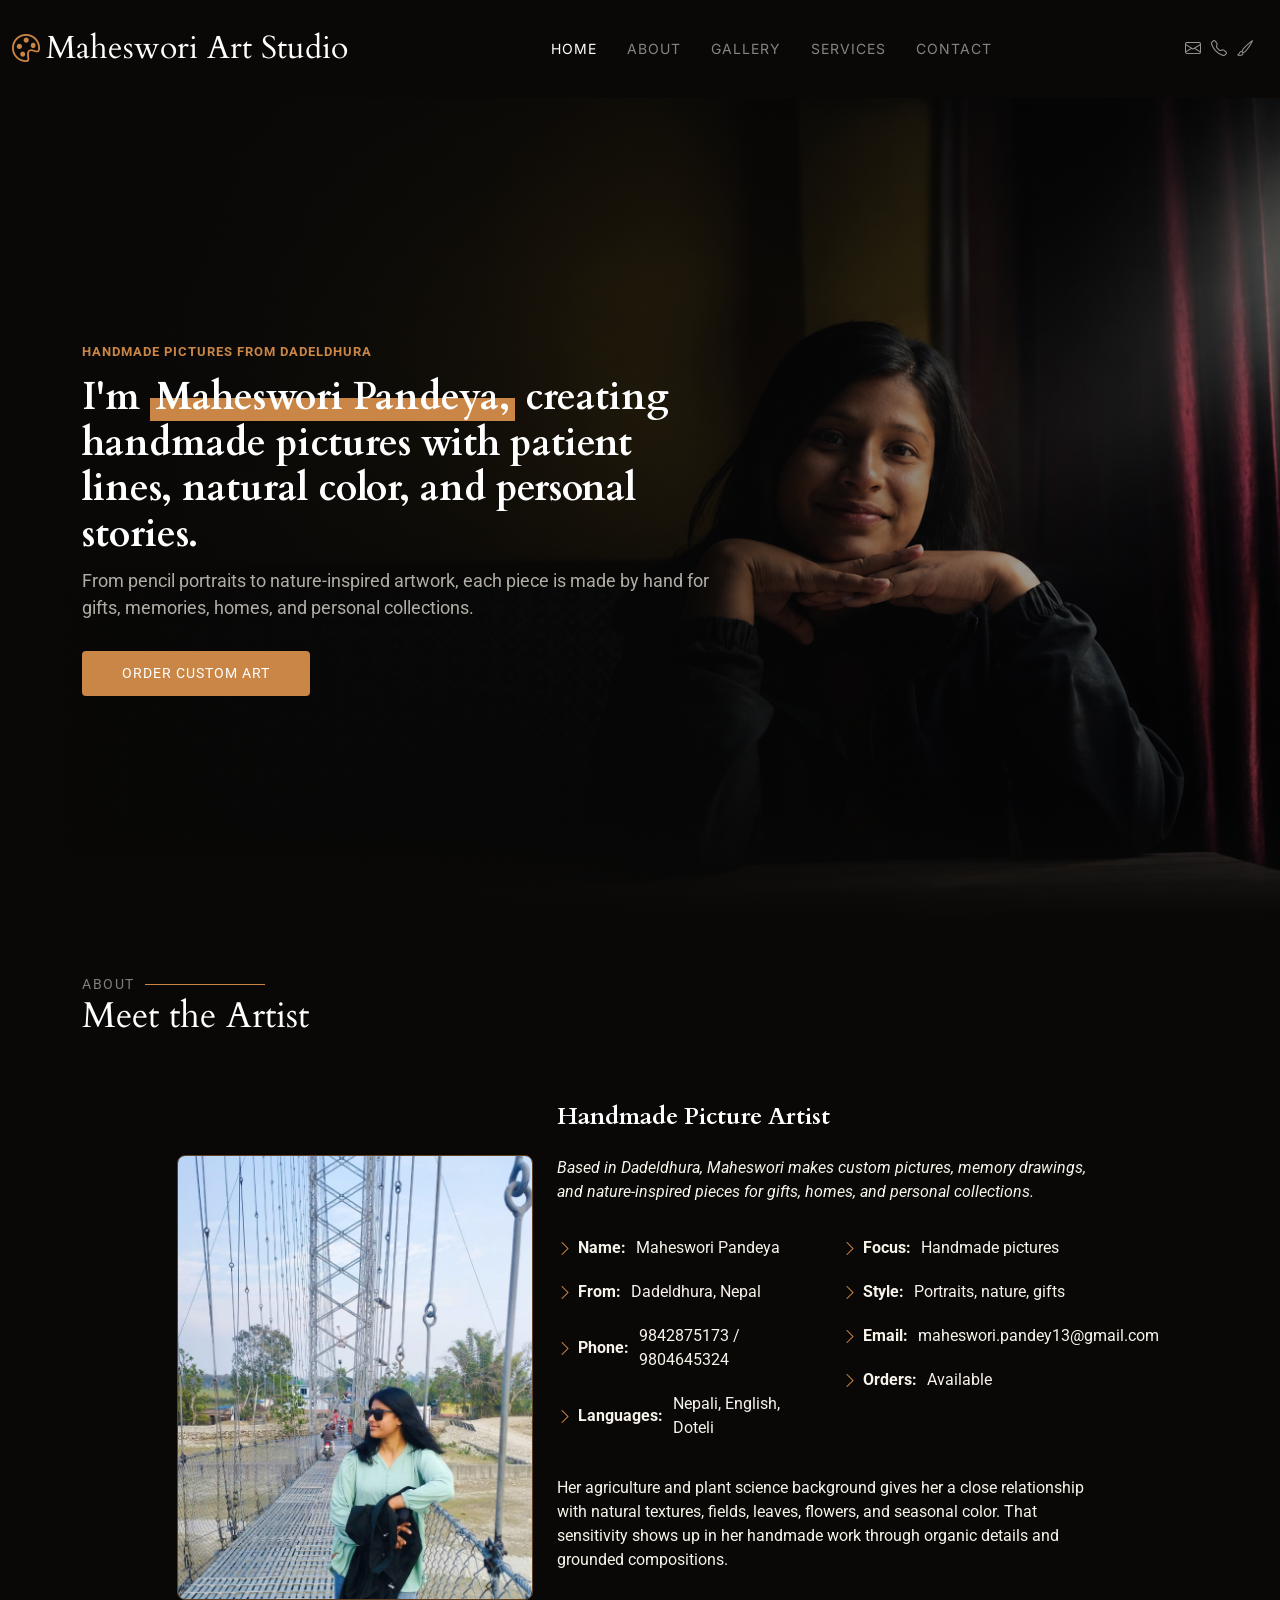
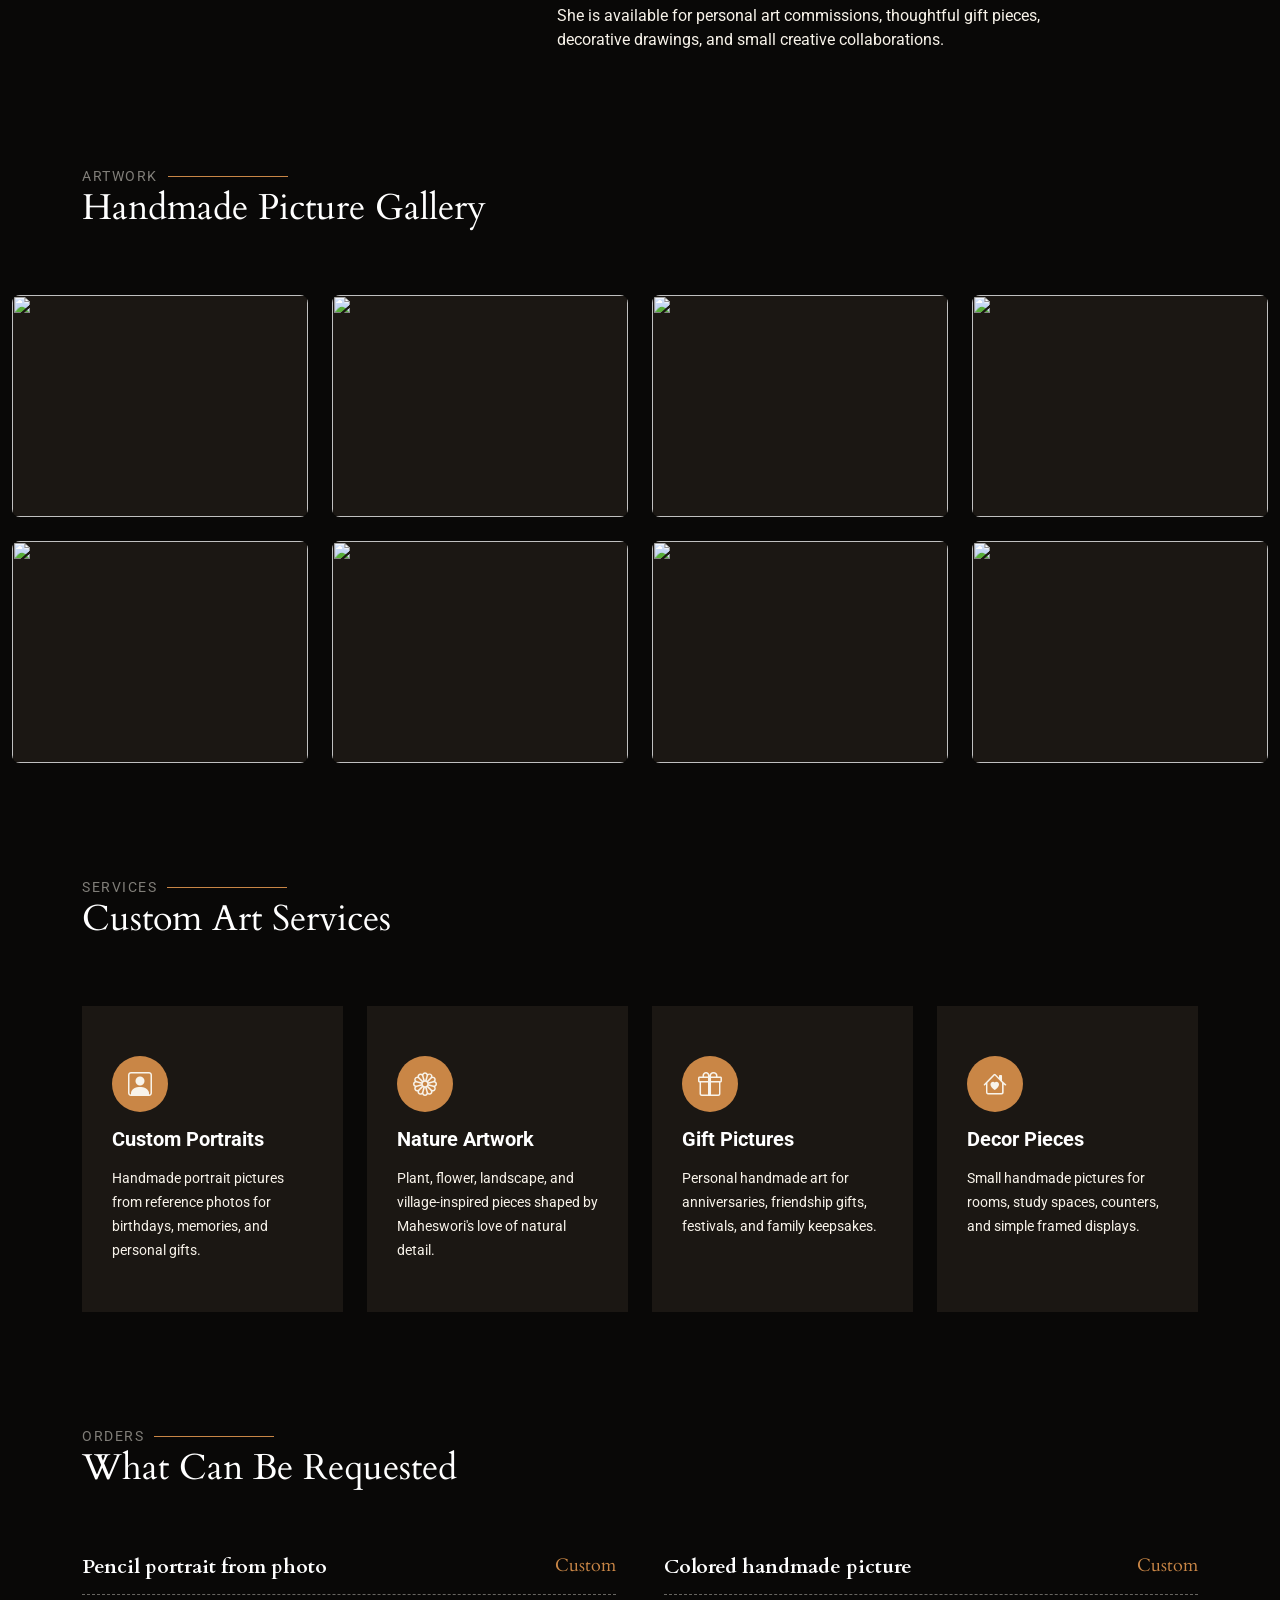
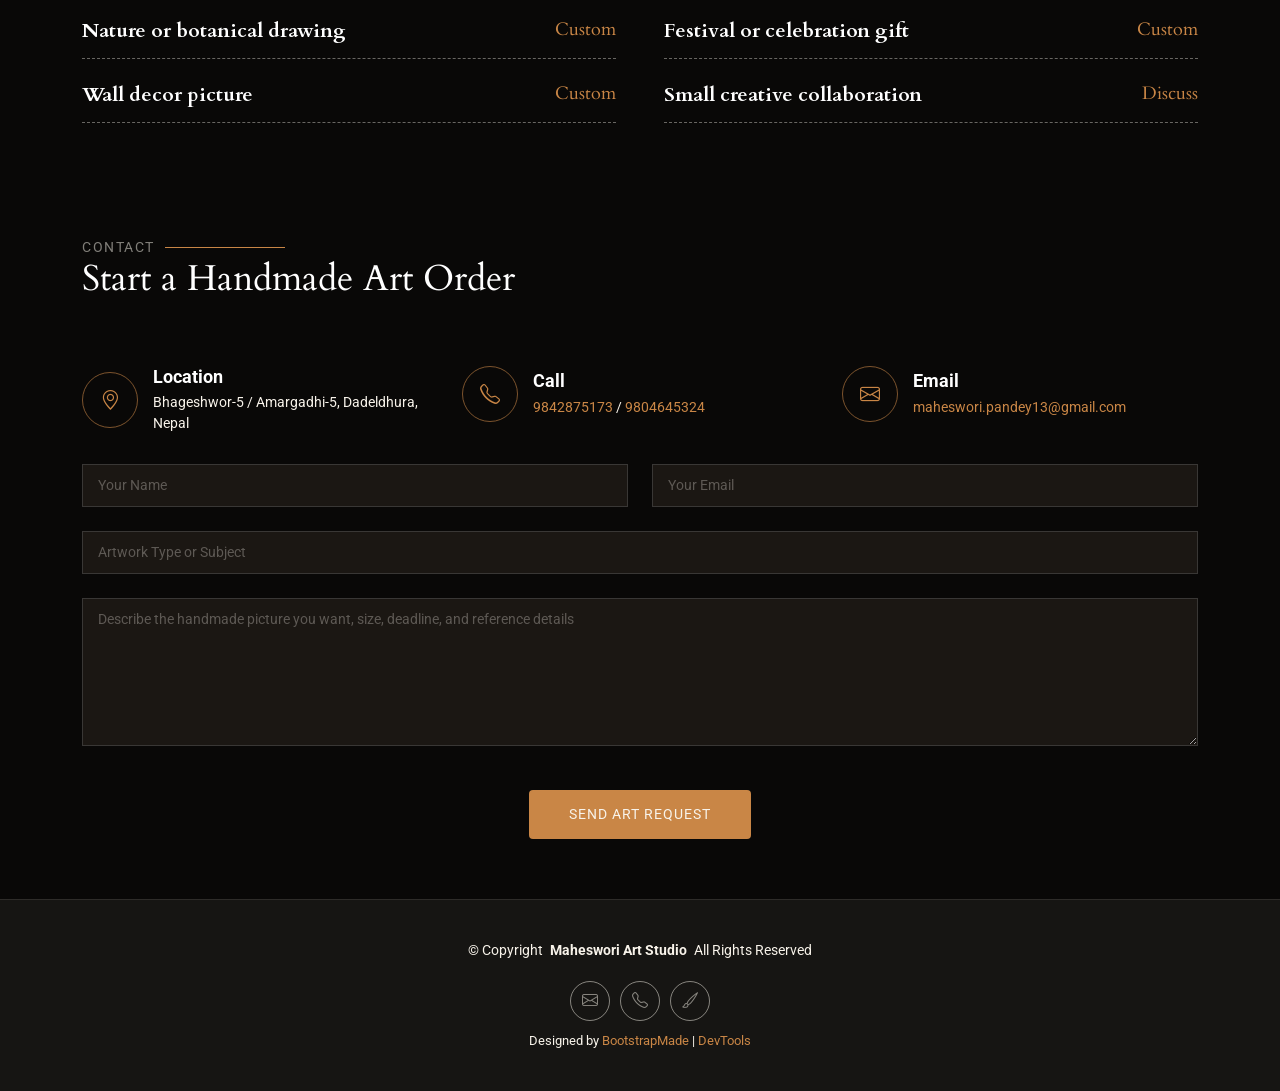
==== index.html @ f96f95ff "Publish Maheswori art portfolio" ====
<!DOCTYPE html>
<html lang="en">

<head>
  <meta charset="utf-8">
  <meta content="width=device-width, initial-scale=1.0" name="viewport">
  <title>Maheswori Art Studio - Handmade Pictures</title>
  <meta name="description" content="Handmade pictures, custom portraits, and nature-inspired artwork by Maheswori Pandeya.">
  <meta name="keywords" content="handmade art, custom portraits, Nepal artist, Maheswori Pandeya, drawing, paintings">

  <!-- Favicons -->
  <link href="assets/img/favicon.png" rel="icon">
  <link href="assets/img/apple-touch-icon.png" rel="apple-touch-icon">

  <!-- Fonts -->
  <link href="https://fonts.googleapis.com" rel="preconnect">
  <link href="https://fonts.gstatic.com" rel="preconnect" crossorigin>
  <link href="https://fonts.googleapis.com/css2?family=Roboto:ital,wght@0,100;0,300;0,400;0,500;0,700;0,900;1,100;1,300;1,400;1,500;1,700;1,900&family=Inter:wght@100;200;300;400;500;600;700;800;900&family=Cardo:ital,wght@0,400;0,700;1,400;1,700&display=swap" rel="stylesheet">

  <!-- Vendor CSS Files -->
  <link href="assets/vendor/bootstrap/css/bootstrap.min.css" rel="stylesheet">
  <link href="assets/vendor/bootstrap-icons/bootstrap-icons.css" rel="stylesheet">
  <link href="assets/vendor/aos/aos.css" rel="stylesheet">
  <link href="assets/vendor/glightbox/css/glightbox.min.css" rel="stylesheet">
  <link href="assets/vendor/swiper/swiper-bundle.min.css" rel="stylesheet">

  <!-- Main CSS File -->
  <link href="assets/css/main.css?v=art-studio-6" rel="stylesheet">

  <!-- =======================================================
  * Template Name: PhotoFolio
  * Template URL: https://bootstrapmade.com/photofolio-bootstrap-photography-website-template/
  * Updated: Aug 07 2024 with Bootstrap v5.3.3
  * Author: BootstrapMade.com
  * License: https://bootstrapmade.com/license/
  ======================================================== -->
</head>

<body class="index-page">

  <header id="header" class="header d-flex align-items-center sticky-top">
    <div class="container-fluid position-relative d-flex align-items-center justify-content-between">

      <a href="#hero" class="logo d-flex align-items-center me-auto me-xl-0">
        <!-- Uncomment the line below if you also wish to use an image logo -->
        <!-- <img src="assets/img/logo.png" alt=""> -->
        <i class="bi bi-palette"></i>
        <h1 class="sitename">Maheswori Art Studio</h1>
      </a>

      <nav id="navmenu" class="navmenu">
        <ul>
          <li><a href="#hero" class="active">Home<br></a></li>
          <li><a href="#about">About</a></li>
          <li><a href="#gallery">Gallery</a></li>
          <li><a href="#services">Services</a></li>
          <li><a href="#contact">Contact</a></li>
        </ul>
        <i class="mobile-nav-toggle d-xl-none bi bi-list"></i>
      </nav>

      <div class="header-social-links">
        <a href="mailto:maheswori.pandey13@gmail.com" class="email"><i class="bi bi-envelope"></i></a>
        <a href="tel:+9779842875173" class="phone"><i class="bi bi-telephone"></i></a>
        <a href="#gallery" class="gallery-link"><i class="bi bi-brush"></i></a>
      </div>

    </div>
  </header>

  <main class="main">

    <!-- Hero Section -->
    <section id="hero" class="hero section">

      <div class="container">
        <div class="row align-items-center">
          <div class="col-lg-7 text-lg-start text-center" data-aos="fade-up" data-aos-delay="100">
            <p class="eyebrow">Handmade pictures from Dadeldhura</p>
            <h2><span>I'm </span><span class="underlight">Maheswori Pandeya,</span> creating handmade pictures with patient lines, natural color, and personal stories.</h2>
            <p>From pencil portraits to nature-inspired artwork, each piece is made by hand for gifts, memories, homes, and personal collections.</p>
            <a href="#contact" class="btn-get-started">Order Custom Art</a>
          </div>
        </div>
      </div>

    </section><!-- /Hero Section -->

    <!-- About Section -->
    <section id="about" class="about section">

      <div class="container section-title" data-aos="fade-up">
        <h2>About</h2>
        <p>Meet the Artist</p>
      </div>

      <div class="container" data-aos="fade-up" data-aos-delay="100">

        <div class="row gy-4 justify-content-center align-items-center">
          <div class="col-lg-4">
            <img src="assets/img/maheswori-profile.jpg" class="img-fluid artist-about-img" alt="Maheswori Pandeya">
          </div>
          <div class="col-lg-6 content">
            <h2>Handmade Picture Artist</h2>
            <p class="fst-italic py-3">
              Based in Dadeldhura, Maheswori makes custom pictures, memory drawings, and nature-inspired pieces for gifts, homes, and personal collections.
            </p>
            <div class="row">
              <div class="col-lg-6">
                <ul>
                  <li><i class="bi bi-chevron-right"></i> <strong>Name:</strong> <span>Maheswori Pandeya</span></li>
                  <li><i class="bi bi-chevron-right"></i> <strong>From:</strong> <span>Dadeldhura, Nepal</span></li>
                  <li><i class="bi bi-chevron-right"></i> <strong>Phone:</strong> <span>9842875173 / 9804645324</span></li>
                  <li><i class="bi bi-chevron-right"></i> <strong>Languages:</strong> <span>Nepali, English, Doteli</span></li>
                </ul>
              </div>
              <div class="col-lg-6">
                <ul>
                  <li><i class="bi bi-chevron-right"></i> <strong>Focus:</strong> <span>Handmade pictures</span></li>
                  <li><i class="bi bi-chevron-right"></i> <strong>Style:</strong> <span>Portraits, nature, gifts</span></li>
                  <li><i class="bi bi-chevron-right"></i> <strong>Email:</strong> <span>maheswori.pandey13@gmail.com</span></li>
                  <li><i class="bi bi-chevron-right"></i> <strong>Orders:</strong> <span>Available</span></li>
                </ul>
              </div>
            </div>
            <p class="py-3">
              Her agriculture and plant science background gives her a close relationship with natural textures, fields, leaves, flowers, and seasonal color. That sensitivity shows up in her handmade work through organic details and grounded compositions.
            </p>
            <p class="m-0">
              She is available for personal art commissions, thoughtful gift pieces, decorative drawings, and small creative collaborations.
            </p>
          </div>
        </div>

      </div>

    </section><!-- /About Section -->

    <!-- Gallery Section -->
    <section id="gallery" class="gallery section">

      <div class="container section-title" data-aos="fade-up">
        <h2>Artwork</h2>
        <p>Handmade Picture Gallery</p>
      </div>

      <div class="container-fluid" data-aos="fade-up" data-aos-delay="100">

        <div class="row gy-4 justify-content-center">

          <div class="col-xl-3 col-lg-4 col-md-6">
            <div class="gallery-item h-100">
              <img src="assets/img/gallery/gallery-1.jpg" class="img-fluid" alt="">
              <div class="gallery-links d-flex align-items-center justify-content-center">
                <a href="assets/img/gallery/gallery-1.jpg" title="Portrait Study" class="glightbox preview-link"><i class="bi bi-arrows-angle-expand"></i></a>
                <a href="#contact" class="details-link"><i class="bi bi-link-45deg"></i></a>
              </div>
            </div>
          </div><!-- End Gallery Item -->

          <div class="col-xl-3 col-lg-4 col-md-6">
            <div class="gallery-item h-100">
              <img src="assets/img/gallery/gallery-2.jpg" class="img-fluid" alt="">
              <div class="gallery-links d-flex align-items-center justify-content-center">
                <a href="assets/img/gallery/gallery-2.jpg" title="Nature-Inspired Piece" class="glightbox preview-link"><i class="bi bi-arrows-angle-expand"></i></a>
                <a href="#contact" class="details-link"><i class="bi bi-link-45deg"></i></a>
              </div>
            </div>
          </div><!-- End Gallery Item -->

          <div class="col-xl-3 col-lg-4 col-md-6">
            <div class="gallery-item h-100">
              <img src="assets/img/gallery/gallery-3.jpg" class="img-fluid" alt="">
              <div class="gallery-links d-flex align-items-center justify-content-center">
                <a href="assets/img/gallery/gallery-3.jpg" title="Memory Drawing" class="glightbox preview-link"><i class="bi bi-arrows-angle-expand"></i></a>
                <a href="#contact" class="details-link"><i class="bi bi-link-45deg"></i></a>
              </div>
            </div>
          </div><!-- End Gallery Item -->

          <div class="col-xl-3 col-lg-4 col-md-6">
            <div class="gallery-item h-100">
              <img src="assets/img/gallery/gallery-4.jpg" class="img-fluid" alt="">
              <div class="gallery-links d-flex align-items-center justify-content-center">
                <a href="assets/img/gallery/gallery-4.jpg" title="Decorative Handmade Art" class="glightbox preview-link"><i class="bi bi-arrows-angle-expand"></i></a>
                <a href="#contact" class="details-link"><i class="bi bi-link-45deg"></i></a>
              </div>
            </div>
          </div><!-- End Gallery Item -->

          <div class="col-xl-3 col-lg-4 col-md-6">
            <div class="gallery-item h-100">
              <img src="assets/img/gallery/gallery-5.jpg" class="img-fluid" alt="">
              <div class="gallery-links d-flex align-items-center justify-content-center">
                <a href="assets/img/gallery/gallery-5.jpg" title="Custom Gift Artwork" class="glightbox preview-link"><i class="bi bi-arrows-angle-expand"></i></a>
                <a href="#contact" class="details-link"><i class="bi bi-link-45deg"></i></a>
              </div>
            </div>
          </div><!-- End Gallery Item -->

          <div class="col-xl-3 col-lg-4 col-md-6">
            <div class="gallery-item h-100">
              <img src="assets/img/gallery/gallery-6.jpg" class="img-fluid" alt="">
              <div class="gallery-links d-flex align-items-center justify-content-center">
                <a href="assets/img/gallery/gallery-6.jpg" title="Botanical Detail" class="glightbox preview-link"><i class="bi bi-arrows-angle-expand"></i></a>
                <a href="#contact" class="details-link"><i class="bi bi-link-45deg"></i></a>
              </div>
            </div>
          </div><!-- End Gallery Item -->

          <div class="col-xl-3 col-lg-4 col-md-6">
            <div class="gallery-item h-100">
              <img src="assets/img/gallery/gallery-7.jpg" class="img-fluid" alt="">
              <div class="gallery-links d-flex align-items-center justify-content-center">
                <a href="assets/img/gallery/gallery-7.jpg" title="Festival Color Study" class="glightbox preview-link"><i class="bi bi-arrows-angle-expand"></i></a>
                <a href="#contact" class="details-link"><i class="bi bi-link-45deg"></i></a>
              </div>
            </div>
          </div><!-- End Gallery Item -->

          <div class="col-xl-3 col-lg-4 col-md-6">
            <div class="gallery-item h-100">
              <img src="assets/img/gallery/gallery-8-2.jpg" class="img-fluid" alt="">
              <div class="gallery-links d-flex align-items-center justify-content-center">
                <a href="assets/img/gallery/gallery-8-2.jpg" title="Personal Keepsake Art" class="glightbox preview-link"><i class="bi bi-arrows-angle-expand"></i></a>
                <a href="#contact" class="details-link"><i class="bi bi-link-45deg"></i></a>
              </div>
            </div>
          </div><!-- End Gallery Item -->

        </div>

      </div>

    </section><!-- /Gallery Section -->

    <!-- Services Section -->
    <section id="services" class="services section">

      <div class="container section-title" data-aos="fade-up">
        <h2>Services</h2>
        <p>Custom Art Services</p>
      </div>

      <div class="container">

        <div class="row gy-4">

          <div class="col-xl-3 col-md-6 d-flex" data-aos="fade-up" data-aos-delay="100">
            <div class="service-item position-relative">
              <div class="icon"><i class="bi bi-person-square icon"></i></div>
              <h4><a href="#contact" class="stretched-link">Custom Portraits</a></h4>
              <p>Handmade portrait pictures from reference photos for birthdays, memories, and personal gifts.</p>
            </div>
          </div><!-- End Service Item -->

          <div class="col-xl-3 col-md-6 d-flex" data-aos="fade-up" data-aos-delay="200">
            <div class="service-item position-relative">
              <div class="icon"><i class="bi bi-flower1 icon"></i></div>
              <h4><a href="#contact" class="stretched-link">Nature Artwork</a></h4>
              <p>Plant, flower, landscape, and village-inspired pieces shaped by Maheswori's love of natural detail.</p>
            </div>
          </div><!-- End Service Item -->

          <div class="col-xl-3 col-md-6 d-flex" data-aos="fade-up" data-aos-delay="300">
            <div class="service-item position-relative">
              <div class="icon"><i class="bi bi-gift icon"></i></div>
              <h4><a href="#contact" class="stretched-link">Gift Pictures</a></h4>
              <p>Personal handmade art for anniversaries, friendship gifts, festivals, and family keepsakes.</p>
            </div>
          </div><!-- End Service Item -->

          <div class="col-xl-3 col-md-6 d-flex" data-aos="fade-up" data-aos-delay="400">
            <div class="service-item position-relative">
              <div class="icon"><i class="bi bi-house-heart icon"></i></div>
              <h4><a href="#contact" class="stretched-link">Decor Pieces</a></h4>
              <p>Small handmade pictures for rooms, study spaces, counters, and simple framed displays.</p>
            </div>
          </div><!-- End Service Item -->

        </div>

      </div>

    </section><!-- /Services Section -->

    <!-- Orders Section -->
    <section id="orders" class="pricing section">

      <div class="container section-title" data-aos="fade-up">
        <h2>Orders</h2>
        <p>What Can Be Requested</p>
      </div>

      <div class="container" data-aos="fade-up" data-aos-delay="100">

        <div class="row gy-4 gx-lg-5">

          <div class="col-lg-6">
            <div class="pricing-item d-flex justify-content-between">
              <h3>Pencil portrait from photo</h3>
              <h4>Custom</h4>
            </div>
          </div>

          <div class="col-lg-6">
            <div class="pricing-item d-flex justify-content-between">
              <h3>Colored handmade picture</h3>
              <h4>Custom</h4>
            </div>
          </div>

          <div class="col-lg-6">
            <div class="pricing-item d-flex justify-content-between">
              <h3>Nature or botanical drawing</h3>
              <h4>Custom</h4>
            </div>
          </div>

          <div class="col-lg-6">
            <div class="pricing-item d-flex justify-content-between">
              <h3>Festival or celebration gift</h3>
              <h4>Custom</h4>
            </div>
          </div>

          <div class="col-lg-6">
            <div class="pricing-item d-flex justify-content-between">
              <h3>Wall decor picture</h3>
              <h4>Custom</h4>
            </div>
          </div>

          <div class="col-lg-6">
            <div class="pricing-item d-flex justify-content-between">
              <h3>Small creative collaboration</h3>
              <h4>Discuss</h4>
            </div>
          </div>

        </div>

      </div>

    </section><!-- /Orders Section -->

    <!-- Contact Section -->
    <section id="contact" class="contact section">

      <div class="container section-title" data-aos="fade-up">
        <h2>Contact</h2>
        <p>Start a Handmade Art Order</p>
      </div>

      <div class="container" data-aos="fade-up" data-aos-delay="100">

        <div class="info-wrap" data-aos="fade-up" data-aos-delay="200">
          <div class="row gy-5">

            <div class="col-lg-4">
              <div class="info-item d-flex align-items-center">
                <i class="bi bi-geo-alt flex-shrink-0"></i>
                <div>
                  <h3>Location</h3>
                  <p>Bhageshwor-5 / Amargadhi-5, Dadeldhura, Nepal</p>
                </div>
              </div>
            </div>

            <div class="col-lg-4">
              <div class="info-item d-flex align-items-center">
                <i class="bi bi-telephone flex-shrink-0"></i>
                <div>
                  <h3>Call</h3>
                  <p><a href="tel:+9779842875173">9842875173</a> / <a href="tel:+9779804645324">9804645324</a></p>
                </div>
              </div>
            </div>

            <div class="col-lg-4">
              <div class="info-item d-flex align-items-center">
                <i class="bi bi-envelope flex-shrink-0"></i>
                <div>
                  <h3>Email</h3>
                  <p><a href="mailto:maheswori.pandey13@gmail.com">maheswori.pandey13@gmail.com</a></p>
                </div>
              </div>
            </div>

          </div>
        </div>

        <form action="forms/contact.php" method="post" class="php-email-form" data-aos="fade-up" data-aos-delay="300">
          <div class="row gy-4">

            <div class="col-md-6">
              <input type="text" name="name" class="form-control" placeholder="Your Name" required="">
            </div>

            <div class="col-md-6">
              <input type="email" class="form-control" name="email" placeholder="Your Email" required="">
            </div>

            <div class="col-md-12">
              <input type="text" class="form-control" name="subject" placeholder="Artwork Type or Subject" required="">
            </div>

            <div class="col-md-12">
              <textarea class="form-control" name="message" rows="6" placeholder="Describe the handmade picture you want, size, deadline, and reference details" required=""></textarea>
            </div>

            <div class="col-md-12 text-center">
              <div class="loading">Loading</div>
              <div class="error-message"></div>
              <div class="sent-message">Your message has been sent. Thank you!</div>

              <button type="submit">Send Art Request</button>
            </div>

          </div>
        </form>

      </div>

    </section><!-- /Contact Section -->

  </main>

  <footer id="footer" class="footer">

    <div class="container">
      <div class="copyright text-center ">
        <p>© <span>Copyright</span> <strong class="px-1 sitename">Maheswori Art Studio</strong> <span>All Rights Reserved</span></p>
      </div>
      <div class="social-links d-flex justify-content-center">
        <a href="mailto:maheswori.pandey13@gmail.com"><i class="bi bi-envelope"></i></a>
        <a href="tel:+9779842875173"><i class="bi bi-telephone"></i></a>
        <a href="#gallery"><i class="bi bi-brush"></i></a>
      </div>
      <div class="credits">
        <!-- All the links in the footer should remain intact. -->
        <!-- You can delete the links only if you've purchased the pro version. -->
        <!-- Licensing information: https://bootstrapmade.com/license/ -->
        <!-- Purchase the pro version with working PHP/AJAX contact form: [buy-url] -->
        Designed by <a href="https://bootstrapmade.com/">BootstrapMade</a> | <a href="https://bootstrapmade.com/tools/">DevTools</a>
      </div>
    </div>

  </footer>

  <!-- Scroll Top -->
  <a href="#" id="scroll-top" class="scroll-top d-flex align-items-center justify-content-center"><i class="bi bi-arrow-up-short"></i></a>

  <!-- Preloader -->
  <div id="preloader">
    <div class="line"></div>
  </div>

  <!-- Vendor JS Files -->
  <script src="assets/vendor/bootstrap/js/bootstrap.bundle.min.js"></script>
  <script src="assets/vendor/php-email-form/validate.js"></script>
  <script src="assets/vendor/aos/aos.js"></script>
  <script src="assets/vendor/glightbox/js/glightbox.min.js"></script>
  <script src="assets/vendor/swiper/swiper-bundle.min.js"></script>

  <!-- Main JS File -->
  <script src="assets/js/main.js?v=art-studio-6"></script>

</body>

</html>
---- assets/css/main.css ----
/**
* Template Name: PhotoFolio
* Template URL: https://bootstrapmade.com/photofolio-bootstrap-photography-website-template/
* Updated: Aug 07 2024 with Bootstrap v5.3.3
* Author: BootstrapMade.com
* License: https://bootstrapmade.com/license/
*/

/*--------------------------------------------------------------
# Font & Color Variables
# Help: https://bootstrapmade.com/color-system/
--------------------------------------------------------------*/
/* Fonts */
:root {
  --default-font: "Roboto",  system-ui, -apple-system, "Segoe UI", Roboto, "Helvetica Neue", Arial, "Noto Sans", "Liberation Sans", sans-serif, "Apple Color Emoji", "Segoe UI Emoji", "Segoe UI Symbol", "Noto Color Emoji";
  --heading-font: "Cardo",  sans-serif;
  --nav-font: "Inter",  sans-serif;
}

/* Global Colors - The following color variables are used throughout the website. Updating them here will change the color scheme of the entire website */
:root { 
  --background-color: #090807; /* Background color for the entire website, including individual sections */
  --default-color: #f8f3ea; /* Default color used for the majority of the text content across the entire website */
  --heading-color: #ffffff; /* Color for headings, subheadings and title throughout the website */
  --accent-color: #c98646; /* Accent color that represents your brand on the website. It's used for buttons, links, and other elements that need to stand out */
  --surface-color: #1b1713; /* The surface color is used as a background of boxed elements within sections, such as cards, icon boxes, or other elements that require a visual separation from the global background. */
  --contrast-color: #ffffff; /* Contrast color for text, ensuring readability against backgrounds of accent, heading, or default colors. */
}

/* Nav Menu Colors - The following color variables are used specifically for the navigation menu. They are separate from the global colors to allow for more customization options */
:root {
  --nav-color: rgba(255, 255, 255, 0.5);  /* The default color of the main navmenu links */
  --nav-hover-color: #ffffff; /* Applied to main navmenu links when they are hovered over or active */
  --nav-mobile-background-color: #1b1713; /* Used as the background color for mobile navigation menu */
  --nav-dropdown-background-color: #1b1713; /* Used as the background color for dropdown items that appear when hovering over primary navigation items */
  --nav-dropdown-color: rgba(255, 255, 255, 0.5); /* Used for navigation links of the dropdown items in the navigation menu. */
  --nav-dropdown-hover-color: #ffffff; /* Similar to --nav-hover-color, this color is applied to dropdown navigation links when they are hovered over. */
}

/* Color Presets - These classes override global colors when applied to any section or element, providing reuse of the sam color scheme. */

.light-background {
  --background-color: #1a1a1a;
  --surface-color: #343434;
}

.dark-background {
  --background-color: #060606;
  --default-color: #ffffff;
  --heading-color: #ffffff;
  --surface-color: #252525;
  --contrast-color: #ffffff;
}

/* Smooth scroll */
:root {
  scroll-behavior: smooth;
}

/*--------------------------------------------------------------
# General Styling & Shared Classes
--------------------------------------------------------------*/
body {
  color: var(--default-color);
  background-color: var(--background-color);
  font-family: var(--default-font);
}

a {
  color: var(--accent-color);
  text-decoration: none;
  transition: 0.3s;
}

a:hover {
  color: color-mix(in srgb, var(--accent-color), transparent 25%);
  text-decoration: none;
}

h1,
h2,
h3,
h4,
h5,
h6 {
  color: var(--heading-color);
  font-family: var(--heading-font);
}

/* PHP Email Form Messages
------------------------------*/
.php-email-form .error-message {
  display: none;
  background: #df1529;
  color: #ffffff;
  text-align: left;
  padding: 15px;
  margin-bottom: 24px;
  font-weight: 600;
}

.php-email-form .sent-message {
  display: none;
  color: #ffffff;
  background: #059652;
  text-align: center;
  padding: 15px;
  margin-bottom: 24px;
  font-weight: 600;
}

.php-email-form .loading {
  display: none;
  background: var(--surface-color);
  text-align: center;
  padding: 15px;
  margin-bottom: 24px;
}

.php-email-form .loading:before {
  content: "";
  display: inline-block;
  border-radius: 50%;
  width: 24px;
  height: 24px;
  margin: 0 10px -6px 0;
  border: 3px solid var(--accent-color);
  border-top-color: var(--surface-color);
  animation: php-email-form-loading 1s linear infinite;
}

@keyframes php-email-form-loading {
  0% {
    transform: rotate(0deg);
  }

  100% {
    transform: rotate(360deg);
  }
}

/*--------------------------------------------------------------
# Global Header
--------------------------------------------------------------*/
.header {
  color: var(--default-color);
  background-color: var(--background-color);
  padding: 20px 0;
  transition: all 0.5s;
  z-index: 997;
  border-bottom: 1px solid var(--background-color);
}

.header .logo {
  line-height: 1;
}

.header .logo img {
  max-height: 36px;
  margin-right: 8px;
}

.header .logo h1 {
  font-size: 32px;
  margin: 0;
  font-weight: 400;
  color: var(--heading-color);
  white-space: normal;
}

.header .logo i {
  font-size: 28px;
  margin-right: 6px;
  color: var(--accent-color);
}

.header .header-social-links {
  padding-right: 15px;
}

.header .header-social-links a {
  color: color-mix(in srgb, var(--default-color), transparent 40%);
  padding-left: 6px;
  display: inline-block;
  transition: 0.3s;
  font-size: 16px;
}

.header .header-social-links a:hover {
  color: var(--accent-color);
}

.header .header-social-links a i {
  line-height: 0px;
}

@media (max-width: 1200px) {
  .header .logo {
    order: 1;
  }

  .header .logo h1 {
    font-size: 22px;
    max-width: 210px;
  }

  .header .logo i {
    font-size: 20px;
  }

  .header .header-social-links {
    order: 2;
  }

  .header .header-social-links a {
    font-size: 16px;
  }

  .header .navmenu {
    order: 3;
  }
}

.scrolled .header {
  border-color: color-mix(in srgb, var(--background-color) 90%, white 20%);
}

/*--------------------------------------------------------------
# Navigation Menu
--------------------------------------------------------------*/
/* Navmenu - Desktop */
@media (min-width: 1200px) {
  .navmenu {
    padding: 0;
  }

  .navmenu ul {
    margin: 0;
    padding: 0;
    display: flex;
    list-style: none;
    align-items: center;
  }

  .navmenu li {
    position: relative;
  }

  .navmenu a,
  .navmenu a:focus {
    color: var(--nav-color);
    padding: 18px 15px;
    font-size: 14px;
    font-family: var(--nav-font);
    font-weight: 400;
    display: flex;
    align-items: center;
    justify-content: space-between;
    white-space: nowrap;
    transition: 0.3s;
    text-transform: uppercase;
    letter-spacing: 1px;
  }

  .navmenu a i,
  .navmenu a:focus i {
    font-size: 12px;
    line-height: 0;
    margin-left: 5px;
    transition: 0.3s;
  }

  .navmenu li:last-child a {
    padding-right: 0;
  }

  .navmenu li:hover>a,
  .navmenu .active,
  .navmenu .active:focus {
    color: var(--nav-hover-color);
  }

  .navmenu .dropdown ul {
    margin: 0;
    padding: 10px 0;
    background: var(--nav-dropdown-background-color);
    display: block;
    position: absolute;
    visibility: hidden;
    left: 14px;
    top: 130%;
    opacity: 0;
    transition: 0.3s;
    border-radius: 4px;
    z-index: 99;
  }

  .navmenu .dropdown ul li {
    min-width: 200px;
  }

  .navmenu .dropdown ul a {
    padding: 10px 20px;
    font-size: 15px;
    text-transform: none;
    color: var(--nav-dropdown-color);
  }

  .navmenu .dropdown ul a i {
    font-size: 12px;
  }

  .navmenu .dropdown ul a:hover,
  .navmenu .dropdown ul .active:hover,
  .navmenu .dropdown ul li:hover>a {
    color: var(--nav-dropdown-hover-color);
  }

  .navmenu .dropdown:hover>ul {
    opacity: 1;
    top: 100%;
    visibility: visible;
  }

  .navmenu .dropdown .dropdown ul {
    top: 0;
    left: -90%;
    visibility: hidden;
  }

  .navmenu .dropdown .dropdown:hover>ul {
    opacity: 1;
    top: 0;
    left: -100%;
    visibility: visible;
  }
}

/* Navmenu - Mobile */
@media (max-width: 1199px) {
  .mobile-nav-toggle {
    color: var(--nav-color);
    font-size: 28px;
    line-height: 0;
    margin-right: 10px;
    cursor: pointer;
    transition: color 0.3s;
  }

  .navmenu {
    padding: 0;
    z-index: 9997;
  }

  .navmenu ul {
    display: none;
    position: absolute;
    inset: 60px 20px 20px 20px;
    padding: 10px 0;
    margin: 0;
    border-radius: 6px;
    background-color: var(--nav-mobile-background-color);
    overflow-y: auto;
    transition: 0.3s;
    z-index: 9998;
    box-shadow: 0px 0px 30px rgba(0, 0, 0, 0.1);
  }

  .navmenu a,
  .navmenu a:focus {
    color: var(--nav-dropdown-color);
    padding: 10px 20px;
    font-family: var(--nav-font);
    font-size: 17px;
    font-weight: 500;
    display: flex;
    align-items: center;
    justify-content: space-between;
    white-space: nowrap;
    transition: 0.3s;
  }

  .navmenu a i,
  .navmenu a:focus i {
    font-size: 12px;
    line-height: 0;
    margin-left: 5px;
    width: 30px;
    height: 30px;
    display: flex;
    align-items: center;
    justify-content: center;
    border-radius: 50%;
    transition: 0.3s;
    background-color: color-mix(in srgb, var(--accent-color), transparent 90%);
  }

  .navmenu a i:hover,
  .navmenu a:focus i:hover {
    background-color: var(--accent-color);
    color: var(--contrast-color);
  }

  .navmenu a:hover,
  .navmenu .active,
  .navmenu .active:focus {
    color: var(--nav-dropdown-hover-color);
  }

  .navmenu .active i,
  .navmenu .active:focus i {
    background-color: var(--accent-color);
    color: var(--contrast-color);
    transform: rotate(180deg);
  }

  .navmenu .dropdown ul {
    position: static;
    display: none;
    z-index: 99;
    padding: 10px 0;
    margin: 10px 20px;
    background-color: var(--nav-dropdown-background-color);
    border: 1px solid color-mix(in srgb, var(--default-color), transparent 90%);
    box-shadow: none;
    transition: all 0.5s ease-in-out;
  }

  .navmenu .dropdown ul ul {
    background-color: rgba(33, 37, 41, 0.1);
  }

  .navmenu .dropdown>.dropdown-active {
    display: block;
    background-color: rgba(33, 37, 41, 0.03);
  }

  .mobile-nav-active {
    overflow: hidden;
  }

  .mobile-nav-active .mobile-nav-toggle {
    color: #fff;
    position: absolute;
    font-size: 32px;
    top: 15px;
    right: 15px;
    margin-right: 0;
    z-index: 9999;
  }

  .mobile-nav-active .navmenu {
    position: fixed;
    overflow: hidden;
    inset: 0;
    background: rgba(33, 37, 41, 0.8);
    transition: 0.3s;
  }

  .mobile-nav-active .navmenu>ul {
    display: block;
  }
}

/*--------------------------------------------------------------
# Global Footer
--------------------------------------------------------------*/
.footer {
  --background-color: color-mix(in srgb, var(--default-color), transparent 95%);
  border-top: 1px solid color-mix(in srgb, var(--default-color), transparent 90%);
  color: var(--default-color);
  background-color: var(--background-color);
  font-size: 14px;
  padding: 40px 0;
  position: relative;
}

.footer .copyright p {
  margin-bottom: 0;
}

.footer .social-links {
  margin-top: 20px;
}

.footer .social-links a {
  display: flex;
  align-items: center;
  justify-content: center;
  width: 40px;
  height: 40px;
  border-radius: 50%;
  border: 1px solid color-mix(in srgb, var(--default-color), transparent 50%);
  font-size: 16px;
  color: color-mix(in srgb, var(--default-color), transparent 50%);
  margin: 0 5px;
  transition: 0.3s;
}

.footer .social-links a:hover {
  color: var(--accent-color);
  border-color: var(--accent-color);
}

.footer .credits {
  margin-top: 10px;
  font-size: 13px;
  text-align: center;
}

/*--------------------------------------------------------------
# Preloader
--------------------------------------------------------------*/
#preloader {
  display: flex;
  position: fixed;
  inset: 0;
  width: 100%;
  height: 100vh;
  z-index: 99999;
}

#preloader:before,
#preloader:after {
  content: "";
  background-color: #000000;
  position: absolute;
  inset: 0;
  width: 50%;
  height: 100%;
  transition: all 0.3s ease 0s;
  z-index: -1;
}

#preloader:after {
  left: auto;
  right: 0;
}

#preloader .line {
  position: relative;
  overflow: hidden;
  margin: auto;
  width: 1px;
  height: 280px;
  transition: all 0.8s ease 0s;
}

#preloader .line:before {
  content: "";
  position: absolute;
  background-color: #ffffff;
  left: 0;
  top: 50%;
  width: 1px;
  height: 0%;
  transform: translateY(-50%);
  animation: lineincrease 1000ms ease-in-out 0s forwards;
}

#preloader .line:after {
  content: "";
  position: absolute;
  background-color: color-mix(in srgb, var(--default-color), transparent 95%);
  left: 0;
  top: 0;
  width: 1px;
  height: 100%;
  transform: translateY(-100%);
  animation: linemove 1200ms linear 0s infinite;
  animation-delay: 2000ms;
}

#preloader.loaded .line {
  opacity: 0;
  height: 100% !important;
}

#preloader.loaded .line:after {
  opacity: 0;
}

#preloader.loaded:before,
#preloader.loaded:after {
  animation: preloaderfinish 300ms ease-in-out 500ms forwards;
}

@keyframes lineincrease {
  0% {
    height: 0%;
  }

  100% {
    height: 100%;
  }
}

@keyframes linemove {
  0% {
    transform: translateY(200%);
  }

  100% {
    transform: translateY(-100%);
  }
}

@keyframes preloaderfinish {
  0% {
    width: 5 0%;
  }

  100% {
    width: 0%;
  }
}

/*--------------------------------------------------------------
# Scroll Top Button
--------------------------------------------------------------*/
.scroll-top {
  position: fixed;
  visibility: hidden;
  opacity: 0;
  right: 15px;
  bottom: -15px;
  z-index: 99999;
  background-color: var(--accent-color);
  width: 44px;
  height: 44px;
  border-radius: 50px;
  transition: all 0.4s;
}

.scroll-top i {
  font-size: 24px;
  color: var(--default-color);
  line-height: 0;
}

.scroll-top:hover {
  background-color: color-mix(in srgb, var(--accent-color), transparent 20%);
}

.scroll-top.active {
  visibility: visible;
  opacity: 1;
  bottom: 15px;
}

/*--------------------------------------------------------------
# Disable aos animation delay on mobile devices
--------------------------------------------------------------*/
@media screen and (max-width: 768px) {
  [data-aos-delay] {
    transition-delay: 0 !important;
  }
}

/*--------------------------------------------------------------
# Global Page Titles & Breadcrumbs
--------------------------------------------------------------*/
.page-title {
  color: var(--default-color);
  background-color: var(--background-color);
  position: relative;
}

.page-title .heading {
  padding: 80px 0;
  border-top: 1px solid color-mix(in srgb, var(--default-color), transparent 90%);
}

.page-title .heading h1 {
  font-size: 64px;
  font-weight: 400;
}

.page-title .heading .cta-btn {
  color: var(--default-color);
  background: var(--accent-color);
  font-weight: 400;
  font-size: 14px;
  display: inline-block;
  margin-top: 20px;
  padding: 12px 40px;
  border-radius: 4px;
  transition: 0.5s;
  text-transform: uppercase;
  letter-spacing: 1px;
}

.page-title .heading .cta-btn:hover {
  background-color: color-mix(in srgb, var(--accent-color) 90%, white 10%);
}

.page-title nav {
  background-color: color-mix(in srgb, var(--default-color), transparent 90%);
  padding: 20px 0;
}

.page-title nav ol {
  display: flex;
  flex-wrap: wrap;
  list-style: none;
  margin: 0;
  font-size: 16px;
  font-weight: 600;
}

.page-title nav ol li+li {
  padding-left: 10px;
}

.page-title nav ol li+li::before {
  content: "/";
  display: inline-block;
  padding-right: 10px;
  color: color-mix(in srgb, var(--default-color), transparent 70%);
}

/*--------------------------------------------------------------
# Global Sections
--------------------------------------------------------------*/
section,
.section {
  color: var(--default-color);
  background-color: var(--background-color);
  padding: 60px 0;
  scroll-margin-top: 100px;
  overflow: clip;
}

@media (max-width: 1199px) {

  section,
  .section {
    scroll-margin-top: 66px;
  }
}

/*--------------------------------------------------------------
# Global Section Titles
--------------------------------------------------------------*/
.section-title {
  padding-bottom: 60px;
  position: relative;
}

.section-title h2 {
  font-size: 14px;
  font-weight: 400;
  padding: 0;
  line-height: 1px;
  margin: 0;
  letter-spacing: 1.5px;
  text-transform: uppercase;
  color: color-mix(in srgb, var(--default-color), transparent 50%);
  position: relative;
  font-family: var(--default-font);
}

.section-title h2::after {
  content: "";
  width: 120px;
  height: 1px;
  display: inline-block;
  background: var(--accent-color);
  margin: 4px 10px;
}

.section-title p {
  color: var(--heading-color);
  margin: 0;
  font-size: 36px;
  font-weight: 400;
  font-family: var(--heading-font);
}

/*--------------------------------------------------------------
# Hero Section
--------------------------------------------------------------*/
.hero {
  width: 100%;
  min-height: calc(100vh - 78px);
  position: relative;
  padding: 96px 0 76px 0;
  display: flex;
  align-items: center;
  background-image: linear-gradient(90deg, rgba(9, 8, 7, 0.94) 0%, rgba(9, 8, 7, 0.84) 38%, rgba(9, 8, 7, 0.46) 68%, rgba(9, 8, 7, 0.3) 100%), url("../img/maheswori-cover.png");
  background-size: cover;
  background-position: center 39%;
  overflow: hidden;
}

.hero:after {
  content: "";
  position: absolute;
  inset: auto 0 0;
  height: 120px;
  background: linear-gradient(180deg, transparent, var(--background-color));
  pointer-events: none;
}

.hero .container {
  position: relative;
  z-index: 2;
}

.hero h2 {
  margin: 0 0 10px 0;
  font-size: 38px;
  font-weight: 700;
}

.hero .eyebrow {
  color: var(--accent-color);
  font-size: 13px;
  font-weight: 700;
  letter-spacing: 1px;
  margin-bottom: 14px;
  text-transform: uppercase;
}

.hero h2 .underlight {
  position: relative;
  z-index: 1;
  padding: 0 5px;
  display: inline-block;
}

.hero h2 .underlight:before {
  content: "";
  position: absolute;
  height: 50%;
  bottom: 0;
  left: 0;
  right: 0;
  background: var(--accent-color);
  z-index: -1;
}

.hero p {
  color: color-mix(in srgb, var(--default-color), transparent 30%);
  margin-bottom: 30px;
  font-size: 18px;
}

@media (max-width: 768px) {
  .hero {
    min-height: auto;
    padding: 82px 0 58px;
    background-image: linear-gradient(180deg, rgba(9, 8, 7, 0.9) 0%, rgba(9, 8, 7, 0.78) 42%, rgba(9, 8, 7, 0.56) 100%), url("../img/maheswori-cover.png");
    background-position: 70% 28%;
  }

  .hero h2 {
    font-size: 32px;
  }
}

.hero .btn-get-started {
  color: var(--contrast-color);
  background: var(--accent-color);
  font-weight: 400;
  font-size: 14px;
  display: inline-block;
  padding: 12px 40px;
  border-radius: 4px;
  transition: 0.5s;
  text-transform: uppercase;
  letter-spacing: 1px;
}

.hero .btn-get-started:hover {
  background-color: color-mix(in srgb, var(--accent-color) 90%, white 10%);
}

.artist-portrait {
  border-radius: 8px;
  overflow: hidden;
  position: relative;
  border: 1px solid color-mix(in srgb, var(--accent-color), transparent 55%);
  box-shadow: 0 24px 80px rgba(0, 0, 0, 0.42);
}

.artist-portrait img {
  aspect-ratio: 4 / 5;
  height: 100%;
  width: 100%;
  object-fit: cover;
  object-position: 50% 38%;
}

.portrait-caption {
  position: absolute;
  left: 18px;
  right: 18px;
  bottom: 18px;
  border-radius: 8px;
  background: rgba(9, 8, 7, 0.76);
  border: 1px solid rgba(255, 255, 255, 0.14);
  padding: 14px 16px;
  backdrop-filter: blur(10px);
}

.portrait-caption span {
  display: block;
  color: var(--accent-color);
  font-size: 12px;
  letter-spacing: 1px;
  text-transform: uppercase;
}

.portrait-caption strong {
  display: block;
  color: var(--heading-color);
  font-size: 18px;
  font-family: var(--heading-font);
  font-weight: 700;
}

/*--------------------------------------------------------------
# Gallery Section
--------------------------------------------------------------*/
.gallery .gallery-item {
  position: relative;
  overflow: hidden;
  border-radius: 8px;
  background: var(--surface-color);
}

.gallery .gallery-item img {
  aspect-ratio: 4 / 3;
  height: 100%;
  width: 100%;
  object-fit: cover;
  transition: 0.3s;
}

.gallery .gallery-links {
  position: absolute;
  inset: 0;
  opacity: 0;
  transition: all ease-in-out 0.3s;
  background: rgba(0, 0, 0, 0.6);
  z-index: 3;
}

.gallery .gallery-links .preview-link,
.gallery .gallery-links .details-link {
  font-size: 20px;
  color: rgba(255, 255, 255, 0.5);
  transition: 0.3s;
  line-height: 1.2;
  margin: 30px 8px 0 8px;
}

.gallery .gallery-links .preview-link:hover,
.gallery .gallery-links .details-link:hover {
  color: #ffffff;
}

.gallery .gallery-links .details-link {
  font-size: 30px;
  line-height: 0;
}

.gallery .gallery-item:hover .gallery-links {
  opacity: 1;
}

.gallery .gallery-item:hover .preview-link,
.gallery .gallery-item:hover .details-link {
  margin-top: 0;
}

.gallery .gallery-item:hover img {
  transform: scale(1.1);
}

.glightbox-clean .gslide-description {
  background: #272727;
}

.glightbox-clean .gslide-title {
  color: rgba(255, 255, 255, 0.8);
  margin: 0;
}

/*--------------------------------------------------------------
# About Section
--------------------------------------------------------------*/
.about .content h2 {
  font-weight: 700;
  font-size: 24px;
}

.about .artist-about-img {
  border-radius: 8px;
  border: 1px solid color-mix(in srgb, var(--accent-color), transparent 55%);
  aspect-ratio: 4 / 5;
  object-fit: cover;
  object-position: 50% 38%;
  width: 100%;
}

.about .content ul {
  list-style: none;
  padding: 0;
}

.about .content ul li {
  margin-bottom: 20px;
  display: flex;
  align-items: center;
}

.about .content ul strong {
  margin-right: 10px;
}

.about .content ul i {
  font-size: 16px;
  margin-right: 5px;
  color: var(--accent-color);
  line-height: 0;
}

/*--------------------------------------------------------------
# Testimonials Section
--------------------------------------------------------------*/
.testimonials .testimonial-item {
  background-color: var(--surface-color);
  box-shadow: 0px 0 20px rgba(0, 0, 0, 0.1);
  box-sizing: content-box;
  padding: 30px;
  margin: 40px 30px;
  min-height: 320px;
  display: flex;
  flex-direction: column;
  text-align: center;
  transition: 0.3s;
}

.testimonials .testimonial-item .stars {
  margin-bottom: 15px;
}

.testimonials .testimonial-item .stars i {
  color: #ffc107;
  margin: 0 1px;
}

.testimonials .testimonial-item .testimonial-img {
  width: 90px;
  border-radius: 50%;
  border: 4px solid var(--background-color);
  margin: 0 auto;
}

.testimonials .testimonial-item h3 {
  font-size: 18px;
  font-weight: bold;
  margin: 10px 0 5px 0;
}

.testimonials .testimonial-item h4 {
  font-size: 14px;
  color: color-mix(in srgb, var(--default-color), transparent 40%);
  margin: 0;
}

.testimonials .testimonial-item p {
  font-style: italic;
  margin: 0 auto 15px auto;
}

.testimonials .swiper-wrapper {
  height: auto;
}

.testimonials .swiper-pagination {
  margin-top: 20px;
  position: relative;
}

.testimonials .swiper-pagination .swiper-pagination-bullet {
  width: 12px;
  height: 12px;
  background-color: color-mix(in srgb, var(--default-color), transparent 85%);
  opacity: 1;
}

.testimonials .swiper-pagination .swiper-pagination-bullet-active {
  background-color: var(--accent-color);
}

.testimonials .swiper-slide {
  opacity: 0.3;
}

@media (max-width: 1199px) {
  .testimonials .swiper-slide-active {
    opacity: 1;
  }

  .testimonials .swiper-pagination {
    margin-top: 0;
  }

  .testimonials .testimonial-item {
    margin: 40px 20px;
  }
}

@media (min-width: 1200px) {
  .testimonials .swiper-slide-next {
    opacity: 1;
    transform: scale(1.12);
  }
}

/*--------------------------------------------------------------
# Gallery Details Section
--------------------------------------------------------------*/
.gallery-details .portfolio-details-slider img {
  width: 100%;
}

.gallery-details .swiper-wrapper {
  height: auto;
}

.gallery-details .swiper-button-prev,
.gallery-details .swiper-button-next {
  width: 48px;
  height: 48px;
}

.gallery-details .swiper-button-prev:after,
.gallery-details .swiper-button-next:after {
  color: rgba(255, 255, 255, 0.8);
  background-color: rgba(0, 0, 0, 0.15);
  font-size: 24px;
  border-radius: 50%;
  width: 48px;
  height: 48px;
  display: flex;
  align-items: center;
  justify-content: center;
  transition: 0.3s;
}

.gallery-details .swiper-button-prev:hover:after,
.gallery-details .swiper-button-next:hover:after {
  background-color: rgba(0, 0, 0, 0.3);
}

@media (max-width: 575px) {

  .gallery-details .swiper-button-prev,
  .gallery-details .swiper-button-next {
    display: none;
  }
}

.gallery-details .swiper-pagination {
  margin-top: 20px;
  position: relative;
}

.gallery-details .swiper-pagination .swiper-pagination-bullet {
  width: 10px;
  height: 10px;
  background-color: color-mix(in srgb, var(--default-color), transparent 85%);
  opacity: 1;
}

.gallery-details .swiper-pagination .swiper-pagination-bullet-active {
  background-color: var(--accent-color);
}

.gallery-details .portfolio-info h3 {
  font-size: 22px;
  font-weight: 700;
  margin-bottom: 20px;
  padding-bottom: 20px;
  position: relative;
}

.gallery-details .portfolio-info h3:after {
  content: "";
  position: absolute;
  display: block;
  width: 50px;
  height: 3px;
  background: var(--accent-color);
  left: 0;
  bottom: 0;
}

.gallery-details .portfolio-info ul {
  list-style: none;
  padding: 0;
  font-size: 15px;
}

.gallery-details .portfolio-info ul li {
  display: flex;
  flex-direction: column;
  padding-bottom: 15px;
}

.gallery-details .portfolio-info ul strong {
  text-transform: uppercase;
  font-weight: 400;
  color: color-mix(in srgb, var(--default-color), transparent 50%);
  font-size: 14px;
}

.gallery-details .portfolio-info .btn-visit {
  padding: 8px 40px;
  background: var(--accent-color);
  color: var(--contrast-color);
  border-radius: 50px;
  transition: 0.3s;
}

.gallery-details .portfolio-info .btn-visit:hover {
  background: color-mix(in srgb, var(--accent-color), transparent 20%);
}

.gallery-details .portfolio-description h2 {
  font-size: 26px;
  font-weight: 700;
  margin-bottom: 20px;
}

.gallery-details .portfolio-description p {
  padding: 0;
}

.gallery-details .portfolio-description .testimonial-item {
  padding: 30px 30px 0 30px;
  position: relative;
  background: color-mix(in srgb, var(--default-color), transparent 97%);
  margin-bottom: 50px;
}

.gallery-details .portfolio-description .testimonial-item .testimonial-img {
  width: 90px;
  border-radius: 50px;
  border: 6px solid var(--background-color);
  float: left;
  margin: 0 10px 0 0;
}

.gallery-details .portfolio-description .testimonial-item h3 {
  font-size: 18px;
  font-weight: bold;
  margin: 15px 0 5px 0;
  padding-top: 20px;
}

.gallery-details .portfolio-description .testimonial-item h4 {
  font-size: 14px;
  color: #6c757d;
  margin: 0;
}

.gallery-details .portfolio-description .testimonial-item .quote-icon-left,
.gallery-details .portfolio-description .testimonial-item .quote-icon-right {
  color: color-mix(in srgb, var(--accent-color), transparent 50%);
  font-size: 26px;
  line-height: 0;
}

.gallery-details .portfolio-description .testimonial-item .quote-icon-left {
  display: inline-block;
  left: -5px;
  position: relative;
}

.gallery-details .portfolio-description .testimonial-item .quote-icon-right {
  display: inline-block;
  right: -5px;
  position: relative;
  top: 10px;
  transform: scale(-1, -1);
}

.gallery-details .portfolio-description .testimonial-item p {
  font-style: italic;
  margin: 0 0 15px 0 0 0;
  padding: 0;
}

/*--------------------------------------------------------------
# Services Section
--------------------------------------------------------------*/
.services .service-item {
  background-color: var(--surface-color);
  padding: 50px 30px;
  transition: all 0.3s ease-in-out;
  height: 100%;
  position: relative;
  z-index: 1;
}

.services .service-item:before {
  content: "";
  position: absolute;
  background: var(--accent-color);
  inset: 100% 0 0 0;
  transition: all 0.3s;
  z-index: -1;
}

.services .service-item .icon {
  margin-bottom: 15px;
}

.services .service-item .icon i {
  color: var(--default-color);
  background-color: var(--accent-color);
  font-size: 24px;
  width: 56px;
  height: 56px;
  display: flex;
  align-items: center;
  justify-content: center;
  border-radius: 50%;
  transition: ease-in-out 0.3s;
}

.services .service-item h4 {
  font-weight: 700;
  margin-bottom: 15px;
  font-size: 20px;
  font-family: var(--default-font);
}

.services .service-item h4 a {
  color: var(--heading-color);
  transition: ease-in-out 0.3s;
}

.services .service-item p {
  line-height: 24px;
  font-size: 14px;
  margin-bottom: 0;
  transition: ease-in-out 0.3s;
}

.services .service-item:hover h4 a,
.services .service-item:hover p {
  color: var(--default-color);
}

.services .service-item:hover i {
  color: var(--accent-color);
  background-color: var(--default-color);
}

.services .service-item:hover:before {
  background: var(--accent-color);
  inset: 0;
  border-radius: 0px;
}

/*--------------------------------------------------------------
# Pricing Section
--------------------------------------------------------------*/
.pricing .pricing-item {
  border-bottom: 1px dashed color-mix(in srgb, var(--default-color), transparent 60%);
  width: 100%;
  height: 100%;
  padding: 0 0 15px 0;
}

.pricing .pricing-item h3 {
  margin: 0;
  font-size: 20px;
  font-weight: 600;
}

.pricing .pricing-item h4 {
  margin: 0;
  font-size: 18px;
  color: var(--accent-color);
}

/*--------------------------------------------------------------
# Contact Section
--------------------------------------------------------------*/
.contact .info-wrap {
  margin-bottom: 30px;
}

.contact .info-item i {
  font-size: 20px;
  color: var(--accent-color);
  width: 56px;
  height: 56px;
  display: flex;
  justify-content: center;
  align-items: center;
  transition: all 0.3s ease-in-out;
  border-radius: 50%;
  border: 1px solid color-mix(in srgb, var(--accent-color), transparent 40%);
  margin-right: 15px;
}

.contact .info-item h3 {
  font-size: 18px;
  font-weight: 700;
  margin: 0 0 5px 0;
  font-family: var(--default-font);
}

.contact .info-item p {
  padding: 0;
  margin-bottom: 0;
  font-size: 14px;
}

.contact .info-item:hover i {
  background: var(--accent-color);
  color: var(--contrast-color);
}

@media (max-width: 575px) {
  .contact .php-email-form {
    padding: 20px;
  }
}

.contact .php-email-form input[type=text],
.contact .php-email-form input[type=email],
.contact .php-email-form textarea {
  font-size: 14px;
  padding: 10px 15px;
  box-shadow: none;
  border-radius: 0;
  color: var(--default-color);
  background-color: var(--surface-color);
  border-color: color-mix(in srgb, var(--default-color), transparent 80%);
}

.contact .php-email-form input[type=text]:focus,
.contact .php-email-form input[type=email]:focus,
.contact .php-email-form textarea:focus {
  border-color: var(--accent-color);
}

.contact .php-email-form input[type=text]::placeholder,
.contact .php-email-form input[type=email]::placeholder,
.contact .php-email-form textarea::placeholder {
  color: color-mix(in srgb, var(--default-color), transparent 70%);
}

.contact .php-email-form button[type=submit] {
  color: var(--default-color);
  background: var(--accent-color);
  font-weight: 400;
  font-size: 14px;
  display: inline-block;
  margin-top: 20px;
  padding: 14px 40px;
  border: 0;
  border-radius: 4px;
  transition: 0.5s;
  text-transform: uppercase;
  letter-spacing: 1px;
}

.contact .php-email-form button[type=submit]:hover {
  background-color: color-mix(in srgb, var(--accent-color) 90%, white 10%);
}

/*--------------------------------------------------------------
# Starter Section Section
--------------------------------------------------------------*/
.starter-section {
  /* Add your styles here */
}
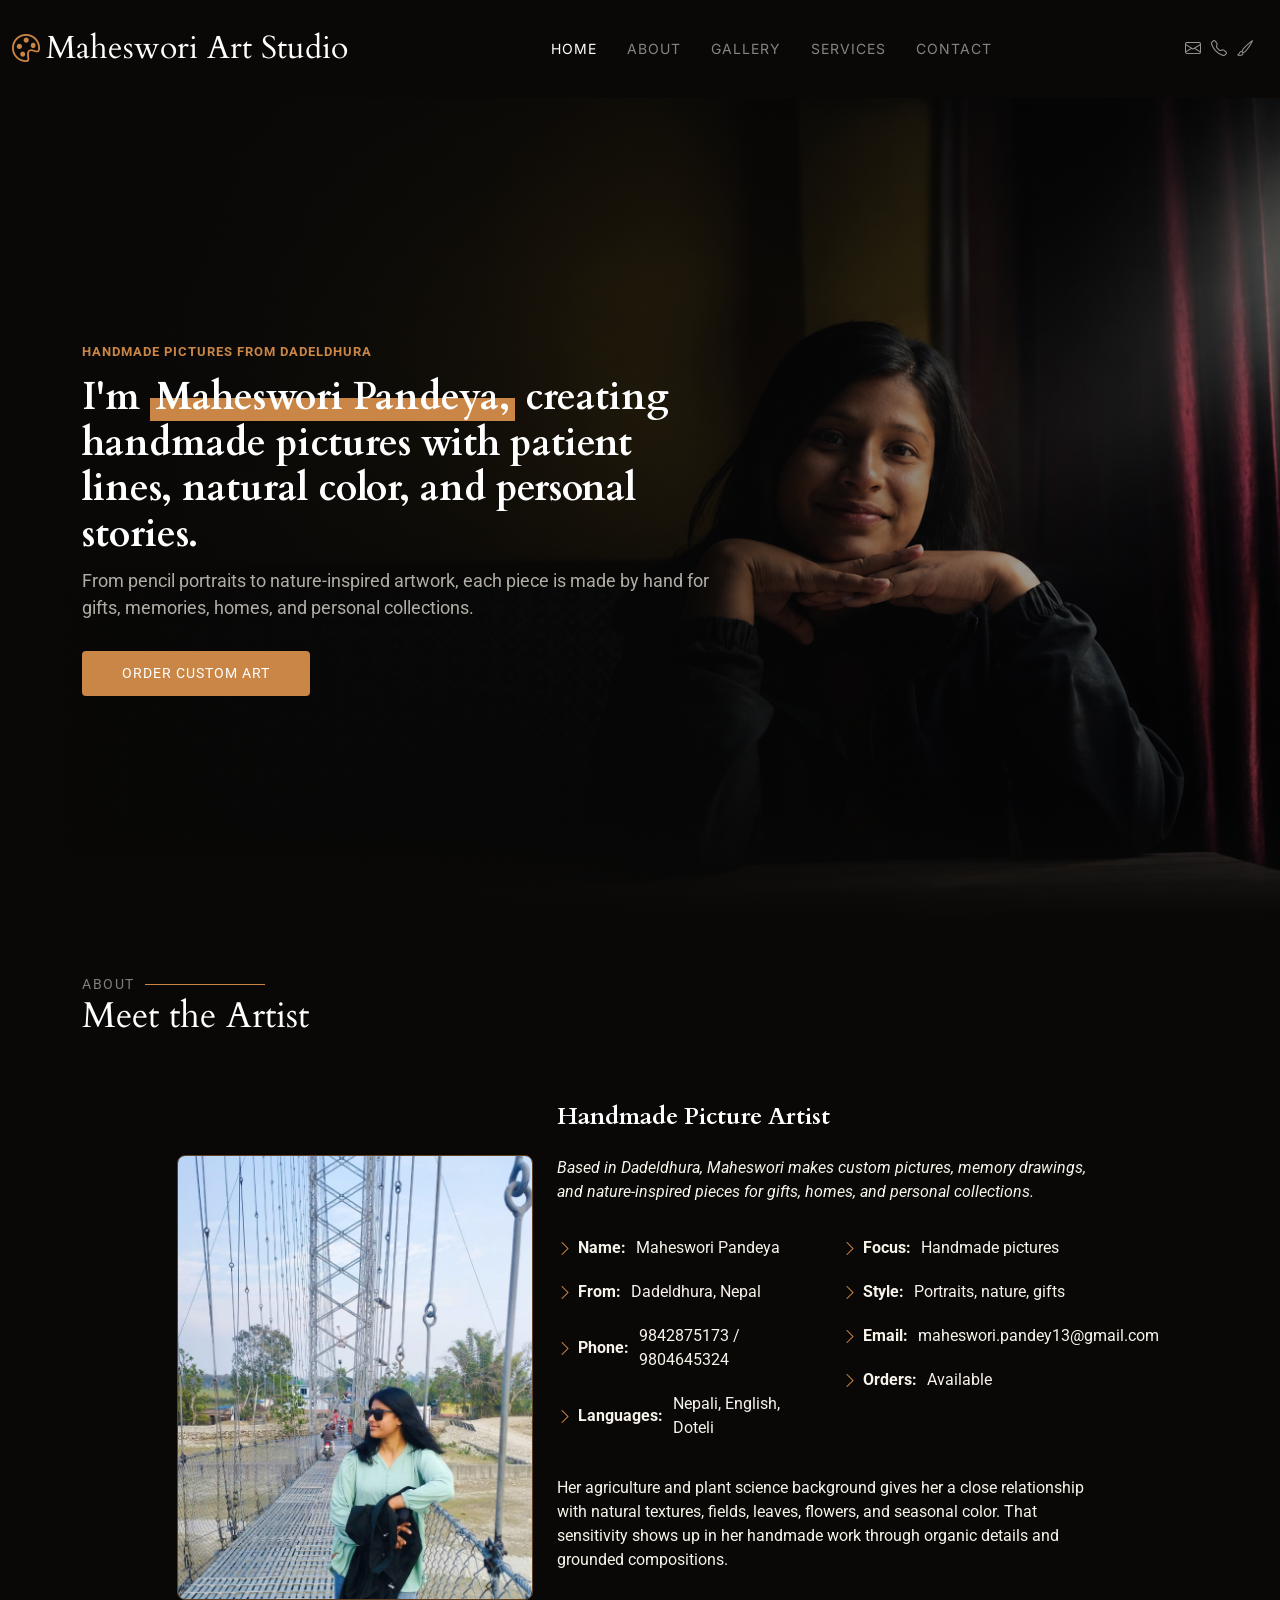
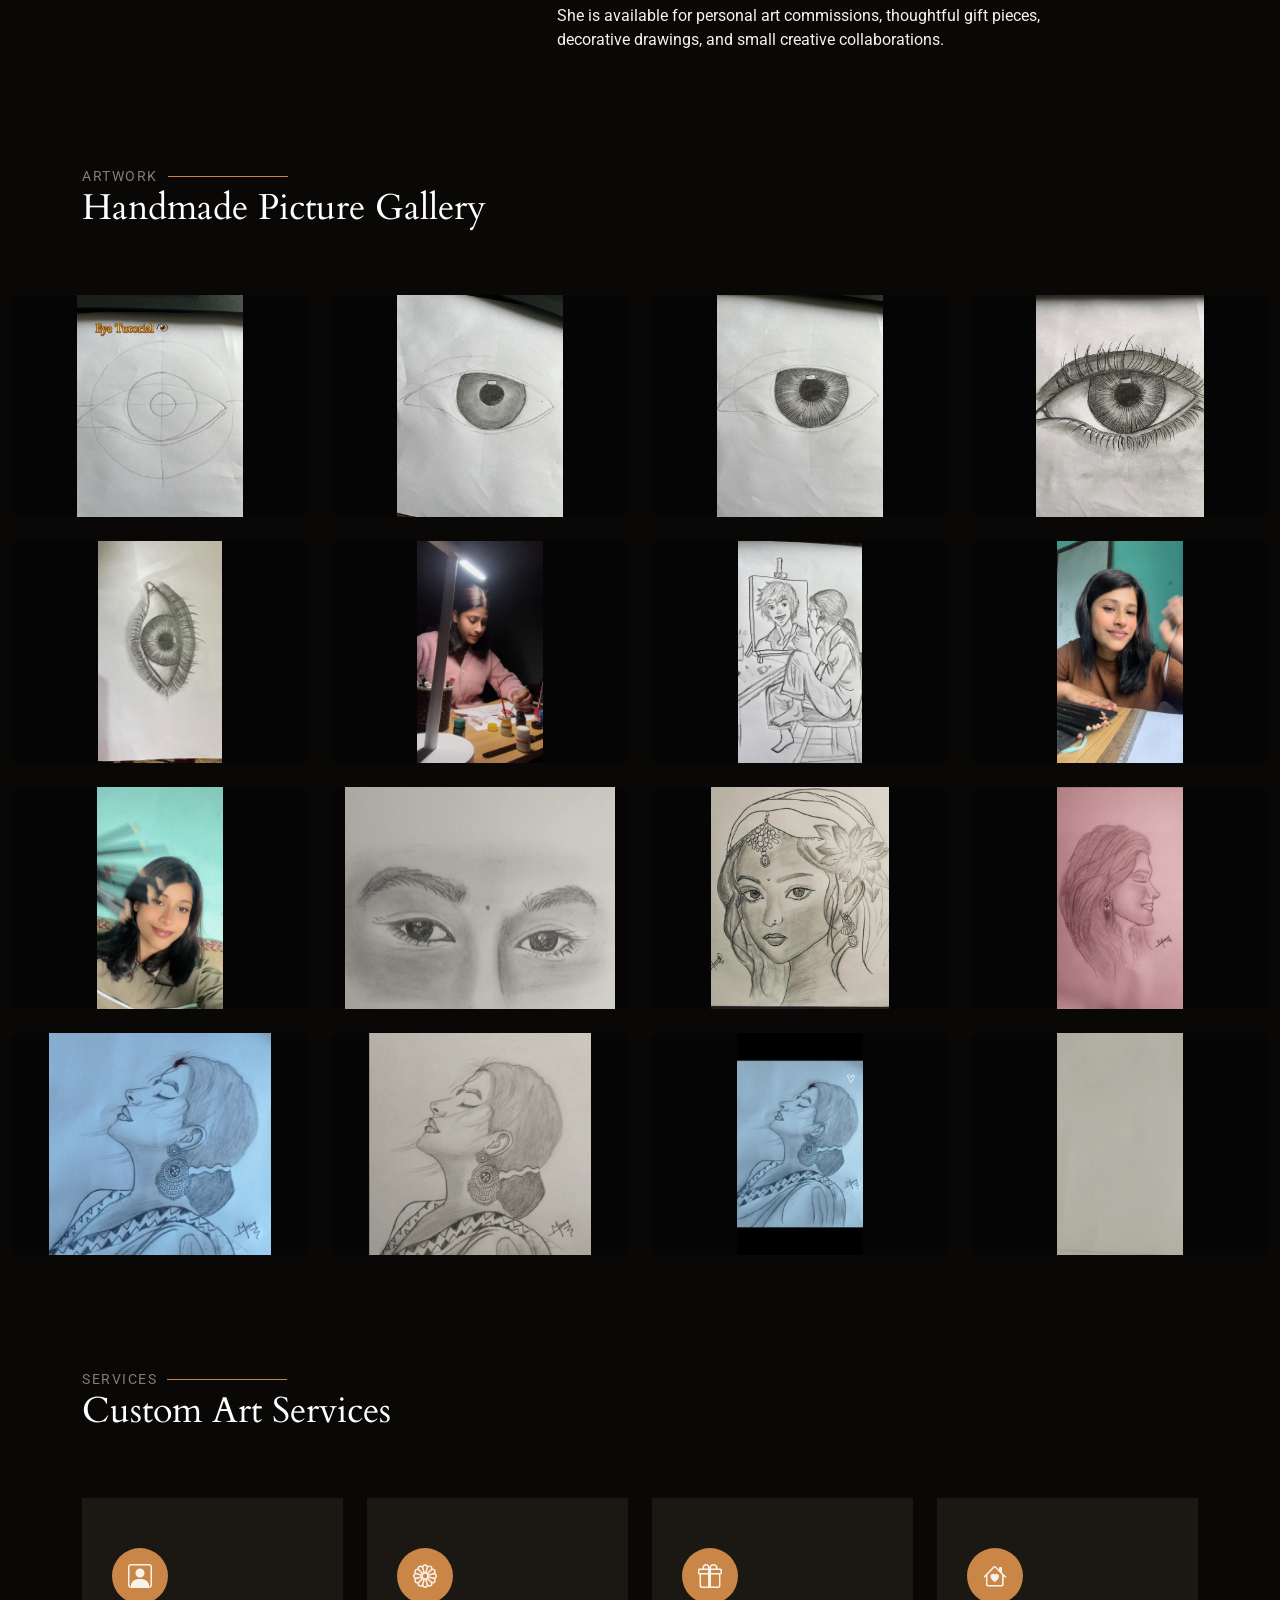
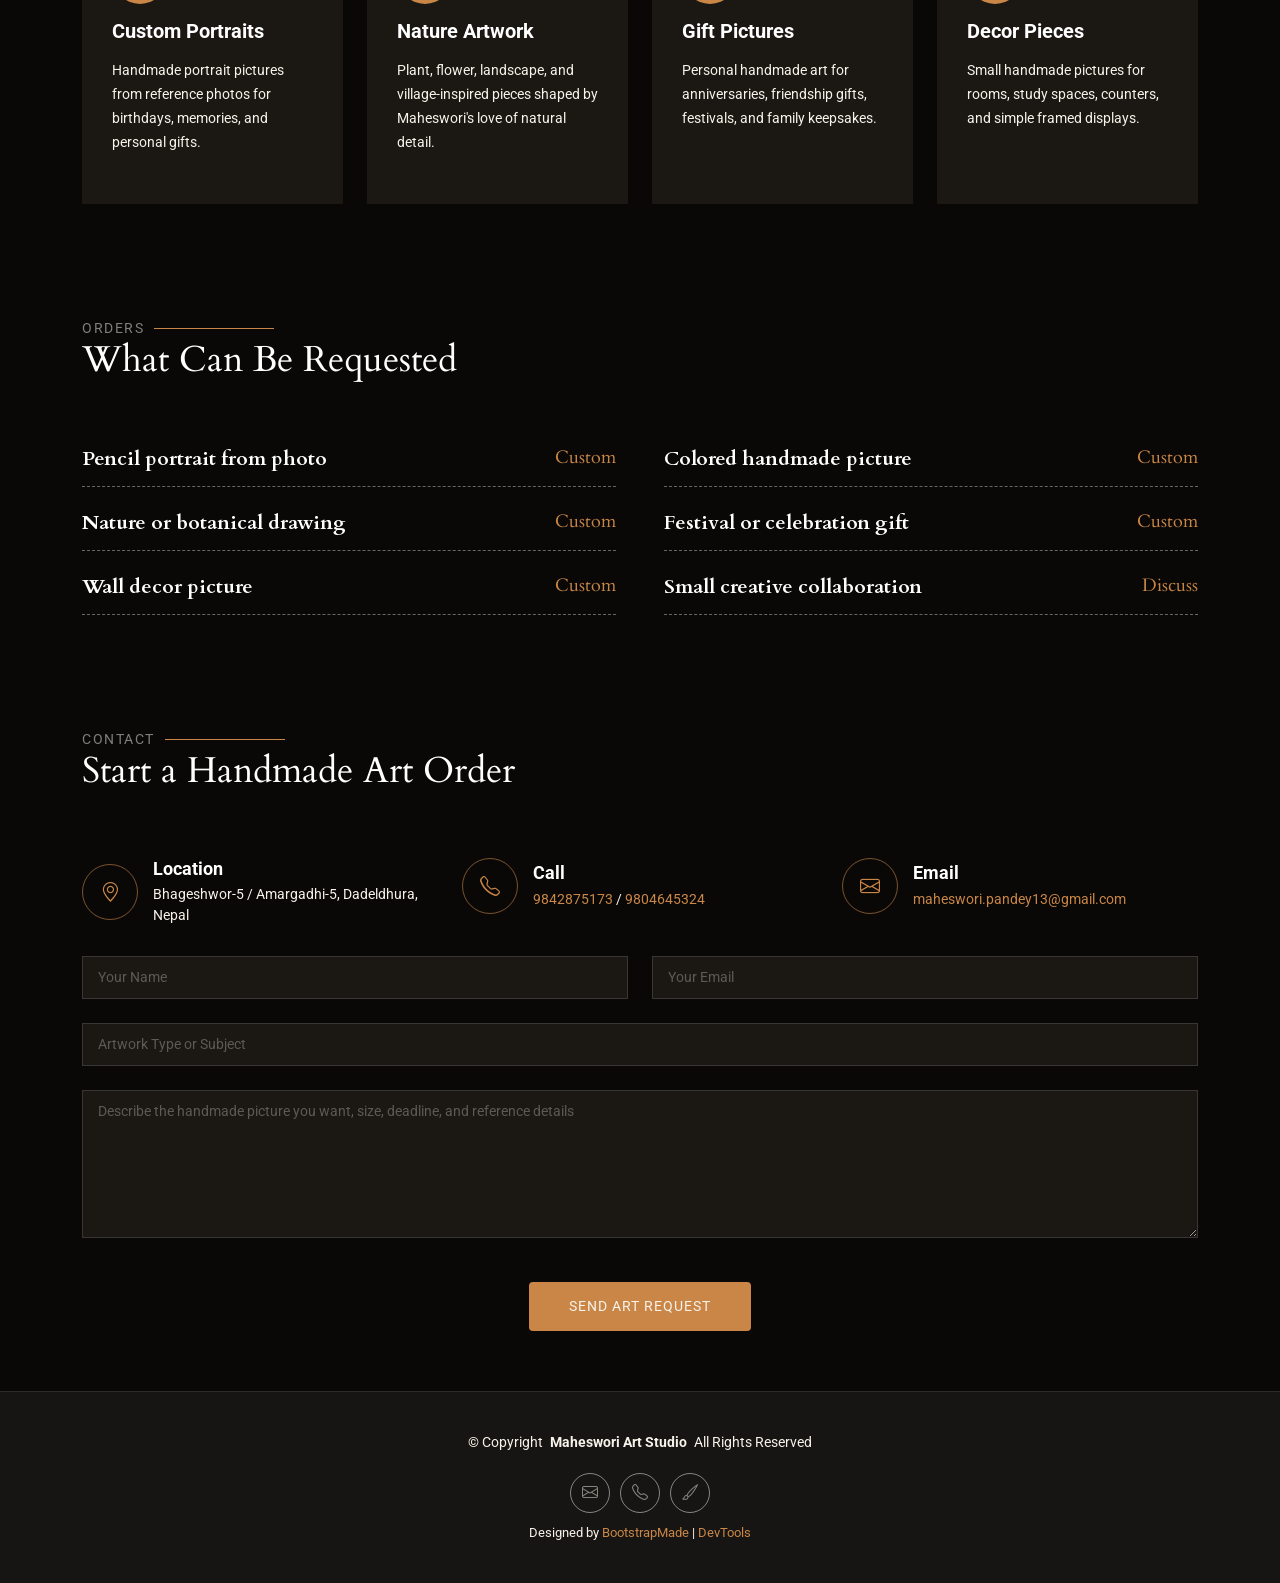
==== commit a2758e37: "Replace gallery with Instagram artwork" ====
--- a/index.html
+++ b/index.html
@@ -9,8 +9,8 @@
   <meta name="keywords" content="handmade art, custom portraits, Nepal artist, Maheswori Pandeya, drawing, paintings">
 
   <!-- Favicons -->
-  <link href="assets/img/favicon.png" rel="icon">
-  <link href="assets/img/apple-touch-icon.png" rel="apple-touch-icon">
+  <link href="assets/img/favicon.png?v=mahi-m-1" rel="icon">
+  <link href="assets/img/apple-touch-icon.png?v=mahi-m-1" rel="apple-touch-icon">
 
   <!-- Fonts -->
   <link href="https://fonts.googleapis.com" rel="preconnect">
@@ -25,7 +25,7 @@
   <link href="assets/vendor/swiper/swiper-bundle.min.css" rel="stylesheet">
 
   <!-- Main CSS File -->
-  <link href="assets/css/main.css?v=art-studio-6" rel="stylesheet">
+  <link href="assets/css/main.css?v=art-studio-9" rel="stylesheet">
 
   <!-- =======================================================
   * Template Name: PhotoFolio
@@ -150,84 +150,163 @@
 
           <div class="col-xl-3 col-lg-4 col-md-6">
             <div class="gallery-item h-100">
-              <img src="assets/img/gallery/gallery-1.jpg" class="img-fluid" alt="">
-              <div class="gallery-links d-flex align-items-center justify-content-center">
-                <a href="assets/img/gallery/gallery-1.jpg" title="Portrait Study" class="glightbox preview-link"><i class="bi bi-arrows-angle-expand"></i></a>
-                <a href="#contact" class="details-link"><i class="bi bi-link-45deg"></i></a>
-              </div>
-            </div>
-          </div><!-- End Gallery Item -->
-
-          <div class="col-xl-3 col-lg-4 col-md-6">
-            <div class="gallery-item h-100">
-              <img src="assets/img/gallery/gallery-2.jpg" class="img-fluid" alt="">
-              <div class="gallery-links d-flex align-items-center justify-content-center">
-                <a href="assets/img/gallery/gallery-2.jpg" title="Nature-Inspired Piece" class="glightbox preview-link"><i class="bi bi-arrows-angle-expand"></i></a>
-                <a href="#contact" class="details-link"><i class="bi bi-link-45deg"></i></a>
-              </div>
-            </div>
-          </div><!-- End Gallery Item -->
-
-          <div class="col-xl-3 col-lg-4 col-md-6">
-            <div class="gallery-item h-100">
-              <img src="assets/img/gallery/gallery-3.jpg" class="img-fluid" alt="">
-              <div class="gallery-links d-flex align-items-center justify-content-center">
-                <a href="assets/img/gallery/gallery-3.jpg" title="Memory Drawing" class="glightbox preview-link"><i class="bi bi-arrows-angle-expand"></i></a>
-                <a href="#contact" class="details-link"><i class="bi bi-link-45deg"></i></a>
-              </div>
-            </div>
-          </div><!-- End Gallery Item -->
-
-          <div class="col-xl-3 col-lg-4 col-md-6">
-            <div class="gallery-item h-100">
-              <img src="assets/img/gallery/gallery-4.jpg" class="img-fluid" alt="">
-              <div class="gallery-links d-flex align-items-center justify-content-center">
-                <a href="assets/img/gallery/gallery-4.jpg" title="Decorative Handmade Art" class="glightbox preview-link"><i class="bi bi-arrows-angle-expand"></i></a>
-                <a href="#contact" class="details-link"><i class="bi bi-link-45deg"></i></a>
-              </div>
-            </div>
-          </div><!-- End Gallery Item -->
-
-          <div class="col-xl-3 col-lg-4 col-md-6">
-            <div class="gallery-item h-100">
-              <img src="assets/img/gallery/gallery-5.jpg" class="img-fluid" alt="">
-              <div class="gallery-links d-flex align-items-center justify-content-center">
-                <a href="assets/img/gallery/gallery-5.jpg" title="Custom Gift Artwork" class="glightbox preview-link"><i class="bi bi-arrows-angle-expand"></i></a>
-                <a href="#contact" class="details-link"><i class="bi bi-link-45deg"></i></a>
-              </div>
-            </div>
-          </div><!-- End Gallery Item -->
-
-          <div class="col-xl-3 col-lg-4 col-md-6">
-            <div class="gallery-item h-100">
-              <img src="assets/img/gallery/gallery-6.jpg" class="img-fluid" alt="">
-              <div class="gallery-links d-flex align-items-center justify-content-center">
-                <a href="assets/img/gallery/gallery-6.jpg" title="Botanical Detail" class="glightbox preview-link"><i class="bi bi-arrows-angle-expand"></i></a>
-                <a href="#contact" class="details-link"><i class="bi bi-link-45deg"></i></a>
-              </div>
-            </div>
-          </div><!-- End Gallery Item -->
-
-          <div class="col-xl-3 col-lg-4 col-md-6">
-            <div class="gallery-item h-100">
-              <img src="assets/img/gallery/gallery-7.jpg" class="img-fluid" alt="">
-              <div class="gallery-links d-flex align-items-center justify-content-center">
-                <a href="assets/img/gallery/gallery-7.jpg" title="Festival Color Study" class="glightbox preview-link"><i class="bi bi-arrows-angle-expand"></i></a>
-                <a href="#contact" class="details-link"><i class="bi bi-link-45deg"></i></a>
-              </div>
-            </div>
-          </div><!-- End Gallery Item -->
-
-          <div class="col-xl-3 col-lg-4 col-md-6">
-            <div class="gallery-item h-100">
-              <img src="assets/img/gallery/gallery-8-2.jpg" class="img-fluid" alt="">
-              <div class="gallery-links d-flex align-items-center justify-content-center">
-                <a href="assets/img/gallery/gallery-8-2.jpg" title="Personal Keepsake Art" class="glightbox preview-link"><i class="bi bi-arrows-angle-expand"></i></a>
-                <a href="#contact" class="details-link"><i class="bi bi-link-45deg"></i></a>
-              </div>
-            </div>
-          </div><!-- End Gallery Item -->
-
+              <img src="assets/img/gallery/instagram-01.jpg" class="img-fluid" alt="Handmade artwork from sketch_m_15 Instagram 01">
+              <div class="gallery-links d-flex align-items-center justify-content-center">
+                <a href="assets/img/gallery/instagram-01.jpg" title="Instagram Artwork 01" class="glightbox preview-link"><i class="bi bi-arrows-angle-expand"></i></a>
+                <a href="#contact" class="details-link"><i class="bi bi-link-45deg"></i></a>
+              </div>
+            </div>
+          </div><!-- End Gallery Item -->
+
+          <div class="col-xl-3 col-lg-4 col-md-6">
+            <div class="gallery-item h-100">
+              <img src="assets/img/gallery/instagram-02.jpg" class="img-fluid" alt="Handmade artwork from sketch_m_15 Instagram 02">
+              <div class="gallery-links d-flex align-items-center justify-content-center">
+                <a href="assets/img/gallery/instagram-02.jpg" title="Instagram Artwork 02" class="glightbox preview-link"><i class="bi bi-arrows-angle-expand"></i></a>
+                <a href="#contact" class="details-link"><i class="bi bi-link-45deg"></i></a>
+              </div>
+            </div>
+          </div><!-- End Gallery Item -->
+
+          <div class="col-xl-3 col-lg-4 col-md-6">
+            <div class="gallery-item h-100">
+              <img src="assets/img/gallery/instagram-03.jpg" class="img-fluid" alt="Handmade artwork from sketch_m_15 Instagram 03">
+              <div class="gallery-links d-flex align-items-center justify-content-center">
+                <a href="assets/img/gallery/instagram-03.jpg" title="Instagram Artwork 03" class="glightbox preview-link"><i class="bi bi-arrows-angle-expand"></i></a>
+                <a href="#contact" class="details-link"><i class="bi bi-link-45deg"></i></a>
+              </div>
+            </div>
+          </div><!-- End Gallery Item -->
+
+          <div class="col-xl-3 col-lg-4 col-md-6">
+            <div class="gallery-item h-100">
+              <img src="assets/img/gallery/instagram-04.jpg" class="img-fluid" alt="Handmade artwork from sketch_m_15 Instagram 04">
+              <div class="gallery-links d-flex align-items-center justify-content-center">
+                <a href="assets/img/gallery/instagram-04.jpg" title="Instagram Artwork 04" class="glightbox preview-link"><i class="bi bi-arrows-angle-expand"></i></a>
+                <a href="#contact" class="details-link"><i class="bi bi-link-45deg"></i></a>
+              </div>
+            </div>
+          </div><!-- End Gallery Item -->
+
+          <div class="col-xl-3 col-lg-4 col-md-6">
+            <div class="gallery-item h-100">
+              <img src="assets/img/gallery/instagram-05.jpg" class="img-fluid" alt="Handmade artwork from sketch_m_15 Instagram 05">
+              <div class="gallery-links d-flex align-items-center justify-content-center">
+                <a href="assets/img/gallery/instagram-05.jpg" title="Instagram Artwork 05" class="glightbox preview-link"><i class="bi bi-arrows-angle-expand"></i></a>
+                <a href="#contact" class="details-link"><i class="bi bi-link-45deg"></i></a>
+              </div>
+            </div>
+          </div><!-- End Gallery Item -->
+
+          <div class="col-xl-3 col-lg-4 col-md-6">
+            <div class="gallery-item h-100">
+              <img src="assets/img/gallery/instagram-06.jpg" class="img-fluid" alt="Handmade artwork from sketch_m_15 Instagram 06">
+              <div class="gallery-links d-flex align-items-center justify-content-center">
+                <a href="assets/img/gallery/instagram-06.jpg" title="Instagram Artwork 06" class="glightbox preview-link"><i class="bi bi-arrows-angle-expand"></i></a>
+                <a href="#contact" class="details-link"><i class="bi bi-link-45deg"></i></a>
+              </div>
+            </div>
+          </div><!-- End Gallery Item -->
+
+          <div class="col-xl-3 col-lg-4 col-md-6">
+            <div class="gallery-item h-100">
+              <img src="assets/img/gallery/instagram-07.jpg" class="img-fluid" alt="Handmade artwork from sketch_m_15 Instagram 07">
+              <div class="gallery-links d-flex align-items-center justify-content-center">
+                <a href="assets/img/gallery/instagram-07.jpg" title="Instagram Artwork 07" class="glightbox preview-link"><i class="bi bi-arrows-angle-expand"></i></a>
+                <a href="#contact" class="details-link"><i class="bi bi-link-45deg"></i></a>
+              </div>
+            </div>
+          </div><!-- End Gallery Item -->
+
+          <div class="col-xl-3 col-lg-4 col-md-6">
+            <div class="gallery-item h-100">
+              <img src="assets/img/gallery/instagram-08.jpg" class="img-fluid" alt="Handmade artwork from sketch_m_15 Instagram 08">
+              <div class="gallery-links d-flex align-items-center justify-content-center">
+                <a href="assets/img/gallery/instagram-08.jpg" title="Instagram Artwork 08" class="glightbox preview-link"><i class="bi bi-arrows-angle-expand"></i></a>
+                <a href="#contact" class="details-link"><i class="bi bi-link-45deg"></i></a>
+              </div>
+            </div>
+          </div><!-- End Gallery Item -->
+
+          <div class="col-xl-3 col-lg-4 col-md-6">
+            <div class="gallery-item h-100">
+              <img src="assets/img/gallery/instagram-09.jpg" class="img-fluid" alt="Handmade artwork from sketch_m_15 Instagram 09">
+              <div class="gallery-links d-flex align-items-center justify-content-center">
+                <a href="assets/img/gallery/instagram-09.jpg" title="Instagram Artwork 09" class="glightbox preview-link"><i class="bi bi-arrows-angle-expand"></i></a>
+                <a href="#contact" class="details-link"><i class="bi bi-link-45deg"></i></a>
+              </div>
+            </div>
+          </div><!-- End Gallery Item -->
+
+          <div class="col-xl-3 col-lg-4 col-md-6">
+            <div class="gallery-item h-100">
+              <img src="assets/img/gallery/instagram-10.jpg" class="img-fluid" alt="Handmade artwork from sketch_m_15 Instagram 10">
+              <div class="gallery-links d-flex align-items-center justify-content-center">
+                <a href="assets/img/gallery/instagram-10.jpg" title="Instagram Artwork 10" class="glightbox preview-link"><i class="bi bi-arrows-angle-expand"></i></a>
+                <a href="#contact" class="details-link"><i class="bi bi-link-45deg"></i></a>
+              </div>
+            </div>
+          </div><!-- End Gallery Item -->
+
+          <div class="col-xl-3 col-lg-4 col-md-6">
+            <div class="gallery-item h-100">
+              <img src="assets/img/gallery/instagram-11.jpg" class="img-fluid" alt="Handmade artwork from sketch_m_15 Instagram 11">
+              <div class="gallery-links d-flex align-items-center justify-content-center">
+                <a href="assets/img/gallery/instagram-11.jpg" title="Instagram Artwork 11" class="glightbox preview-link"><i class="bi bi-arrows-angle-expand"></i></a>
+                <a href="#contact" class="details-link"><i class="bi bi-link-45deg"></i></a>
+              </div>
+            </div>
+          </div><!-- End Gallery Item -->
+
+          <div class="col-xl-3 col-lg-4 col-md-6">
+            <div class="gallery-item h-100">
+              <img src="assets/img/gallery/instagram-12.jpg" class="img-fluid" alt="Handmade artwork from sketch_m_15 Instagram 12">
+              <div class="gallery-links d-flex align-items-center justify-content-center">
+                <a href="assets/img/gallery/instagram-12.jpg" title="Instagram Artwork 12" class="glightbox preview-link"><i class="bi bi-arrows-angle-expand"></i></a>
+                <a href="#contact" class="details-link"><i class="bi bi-link-45deg"></i></a>
+              </div>
+            </div>
+          </div><!-- End Gallery Item -->
+
+          <div class="col-xl-3 col-lg-4 col-md-6">
+            <div class="gallery-item h-100">
+              <img src="assets/img/gallery/instagram-13.jpg" class="img-fluid" alt="Handmade artwork from sketch_m_15 Instagram 13">
+              <div class="gallery-links d-flex align-items-center justify-content-center">
+                <a href="assets/img/gallery/instagram-13.jpg" title="Instagram Artwork 13" class="glightbox preview-link"><i class="bi bi-arrows-angle-expand"></i></a>
+                <a href="#contact" class="details-link"><i class="bi bi-link-45deg"></i></a>
+              </div>
+            </div>
+          </div><!-- End Gallery Item -->
+
+          <div class="col-xl-3 col-lg-4 col-md-6">
+            <div class="gallery-item h-100">
+              <img src="assets/img/gallery/instagram-14.jpg" class="img-fluid" alt="Handmade artwork from sketch_m_15 Instagram 14">
+              <div class="gallery-links d-flex align-items-center justify-content-center">
+                <a href="assets/img/gallery/instagram-14.jpg" title="Instagram Artwork 14" class="glightbox preview-link"><i class="bi bi-arrows-angle-expand"></i></a>
+                <a href="#contact" class="details-link"><i class="bi bi-link-45deg"></i></a>
+              </div>
+            </div>
+          </div><!-- End Gallery Item -->
+
+          <div class="col-xl-3 col-lg-4 col-md-6">
+            <div class="gallery-item h-100">
+              <img src="assets/img/gallery/instagram-15.jpg" class="img-fluid" alt="Handmade artwork from sketch_m_15 Instagram 15">
+              <div class="gallery-links d-flex align-items-center justify-content-center">
+                <a href="assets/img/gallery/instagram-15.jpg" title="Instagram Artwork 15" class="glightbox preview-link"><i class="bi bi-arrows-angle-expand"></i></a>
+                <a href="#contact" class="details-link"><i class="bi bi-link-45deg"></i></a>
+              </div>
+            </div>
+          </div><!-- End Gallery Item -->
+
+          <div class="col-xl-3 col-lg-4 col-md-6">
+            <div class="gallery-item h-100">
+              <img src="assets/img/gallery/instagram-16.jpg" class="img-fluid" alt="Handmade artwork from sketch_m_15 Instagram 16">
+              <div class="gallery-links d-flex align-items-center justify-content-center">
+                <a href="assets/img/gallery/instagram-16.jpg" title="Instagram Artwork 16" class="glightbox preview-link"><i class="bi bi-arrows-angle-expand"></i></a>
+                <a href="#contact" class="details-link"><i class="bi bi-link-45deg"></i></a>
+              </div>
+            </div>
+          </div><!-- End Gallery Item -->
         </div>
 
       </div>
@@ -464,7 +543,7 @@
   <script src="assets/vendor/swiper/swiper-bundle.min.js"></script>
 
   <!-- Main JS File -->
-  <script src="assets/js/main.js?v=art-studio-6"></script>
+  <script src="assets/js/main.js?v=art-studio-9"></script>
 
 </body>
 
--- a/assets/css/main.css
+++ b/assets/css/main.css
@@ -850,8 +850,8 @@
   .hero {
     min-height: auto;
     padding: 82px 0 58px;
-    background-image: linear-gradient(180deg, rgba(9, 8, 7, 0.9) 0%, rgba(9, 8, 7, 0.78) 42%, rgba(9, 8, 7, 0.56) 100%), url("../img/maheswori-cover.png");
-    background-position: 70% 28%;
+    background-image: linear-gradient(180deg, rgba(9, 8, 7, 0.9) 0%, rgba(9, 8, 7, 0.78) 42%, rgba(9, 8, 7, 0.56) 100%), url("../img/maheswori-mobile-cover.png");
+    background-position: 35% 28%;
   }
 
   .hero h2 {
@@ -927,14 +927,14 @@
   position: relative;
   overflow: hidden;
   border-radius: 8px;
-  background: var(--surface-color);
+  background: #050505;
 }
 
 .gallery .gallery-item img {
   aspect-ratio: 4 / 3;
   height: 100%;
   width: 100%;
-  object-fit: cover;
+  object-fit: contain;
   transition: 0.3s;
 }
 
@@ -976,7 +976,7 @@
 }
 
 .gallery .gallery-item:hover img {
-  transform: scale(1.1);
+  transform: none;
 }
 
 .glightbox-clean .gslide-description {
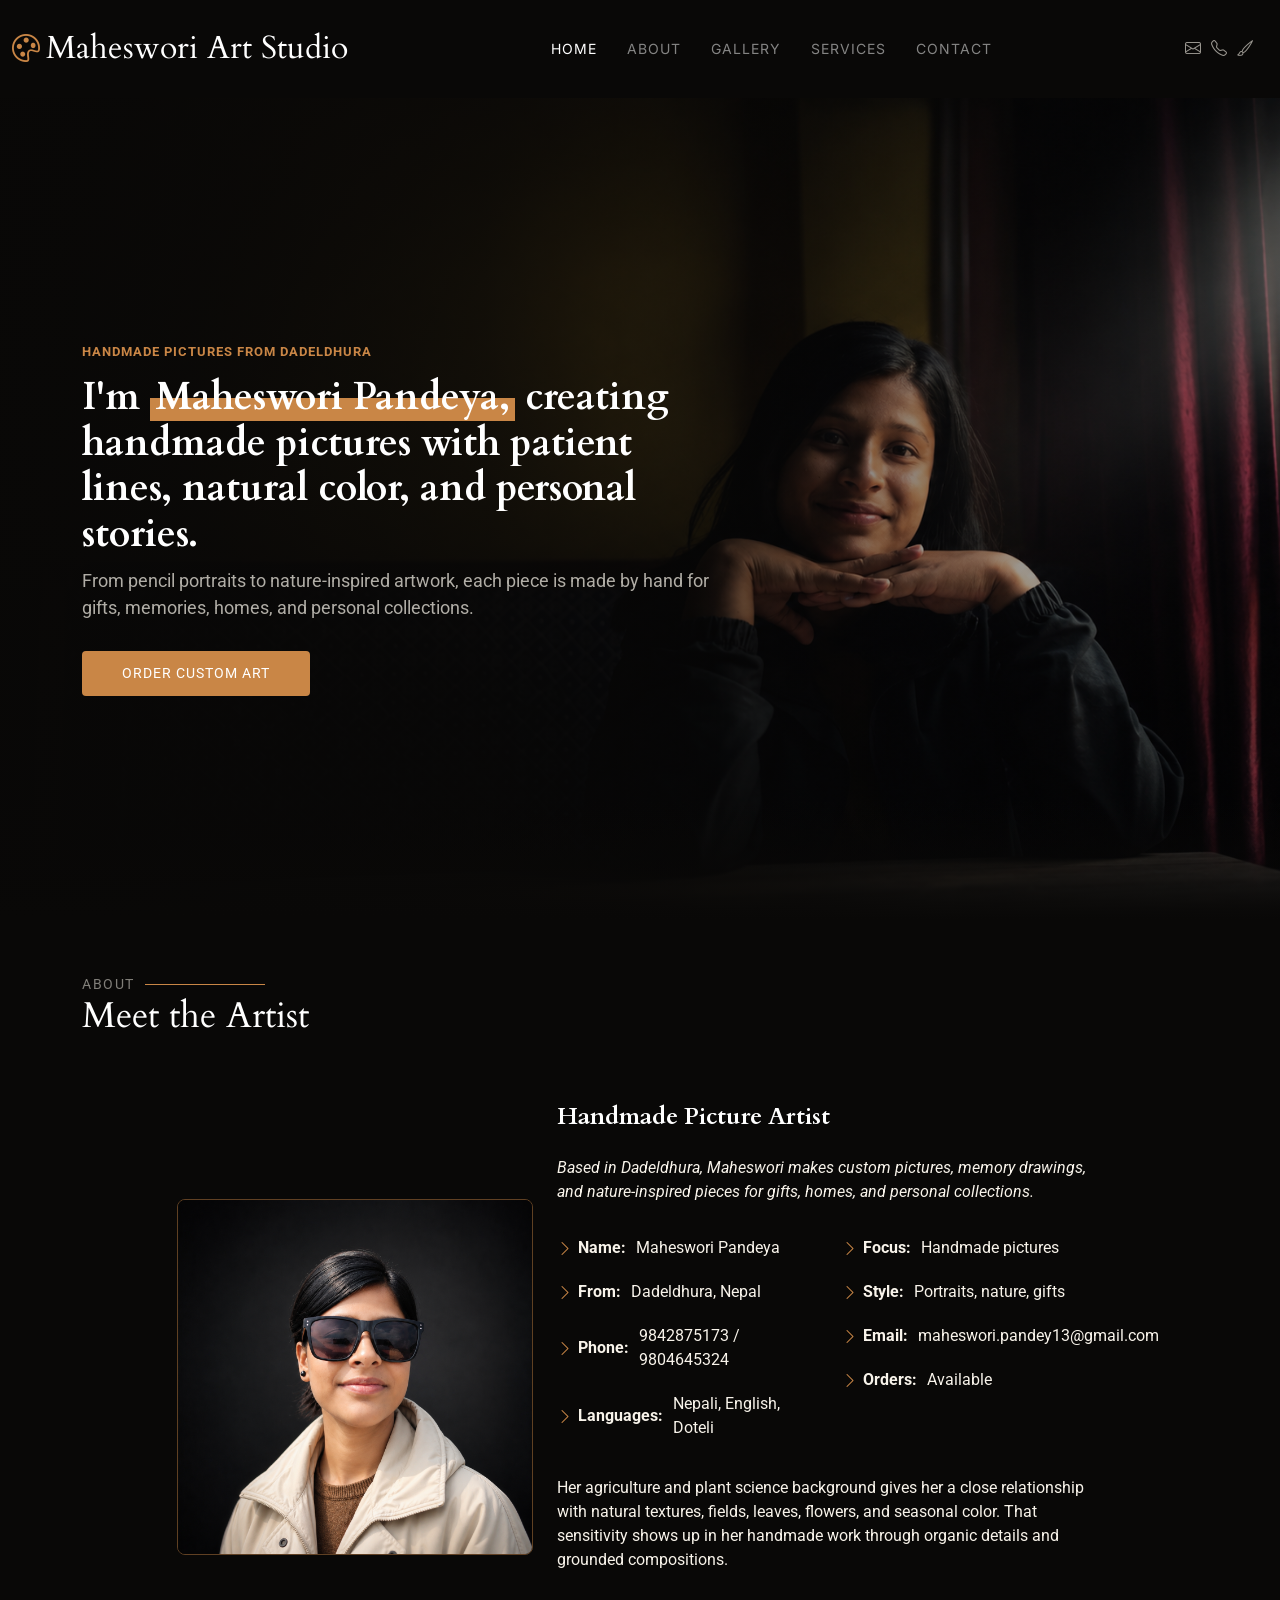
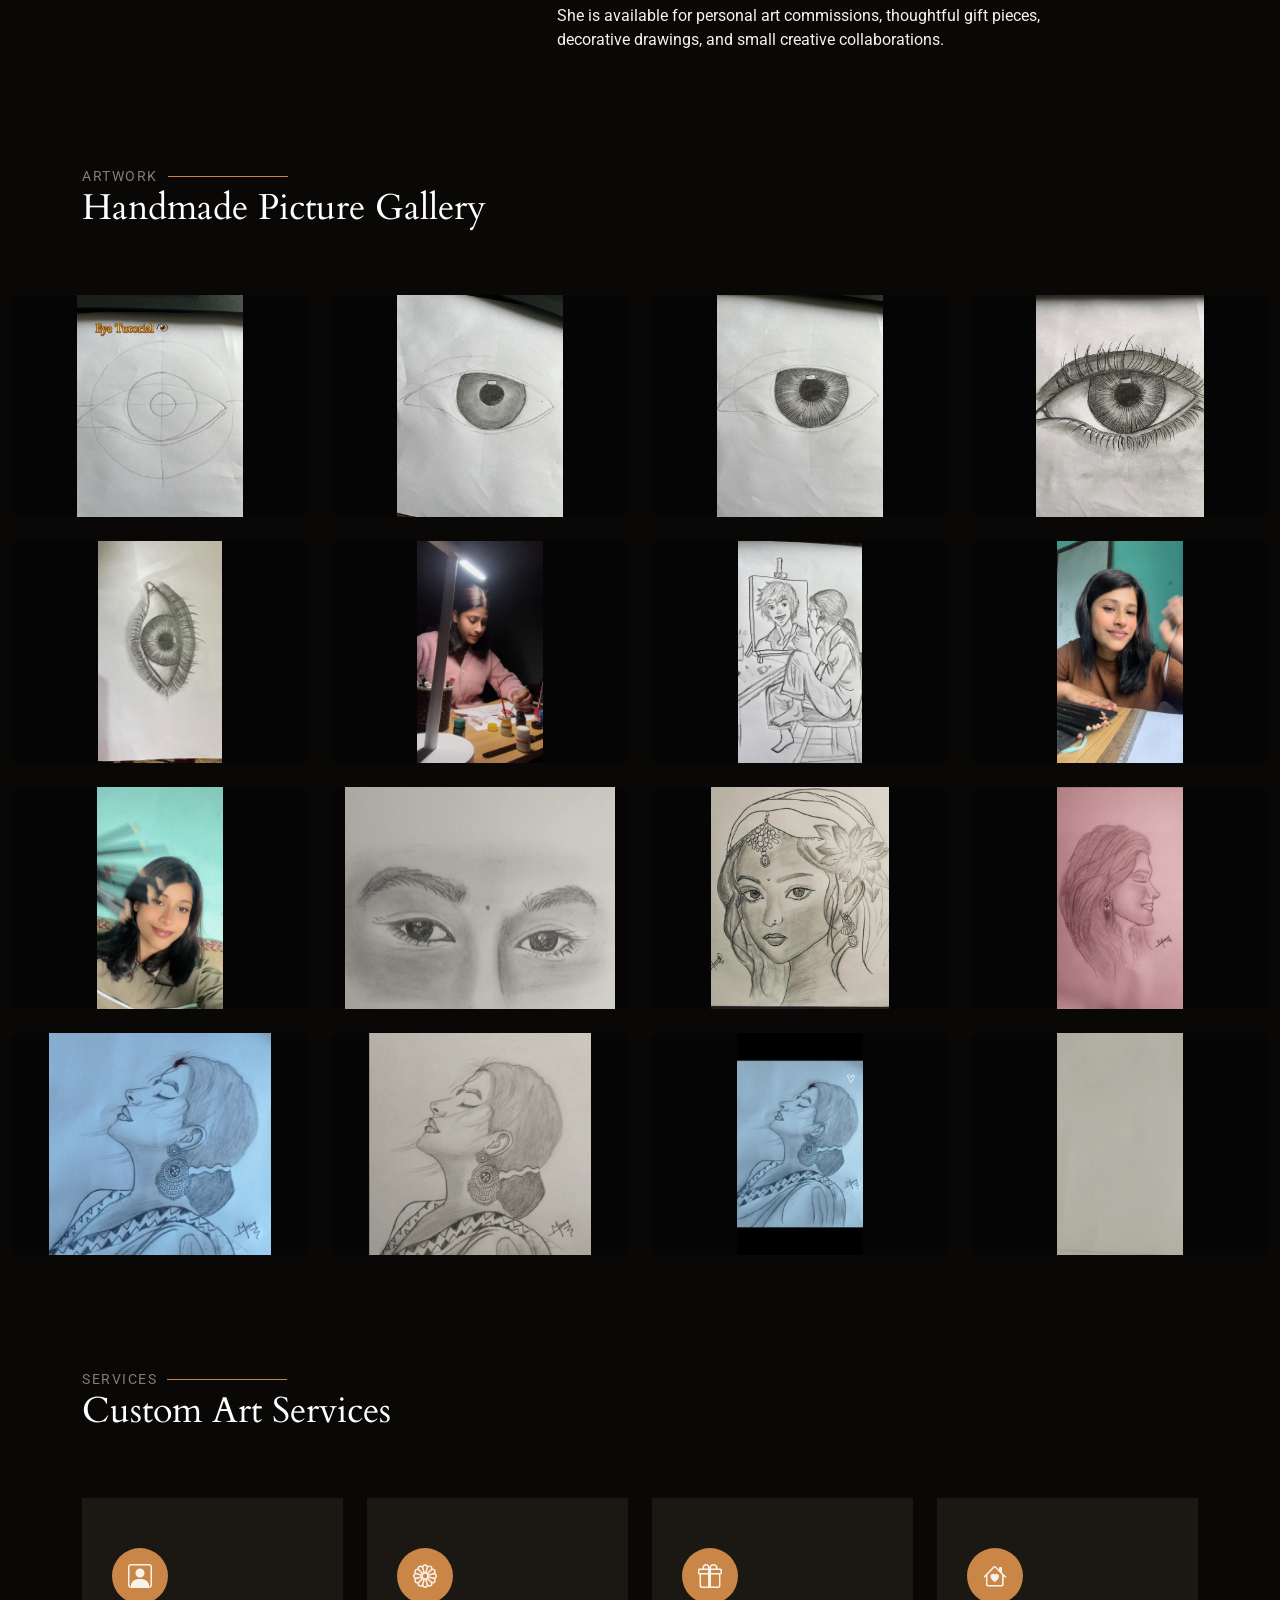
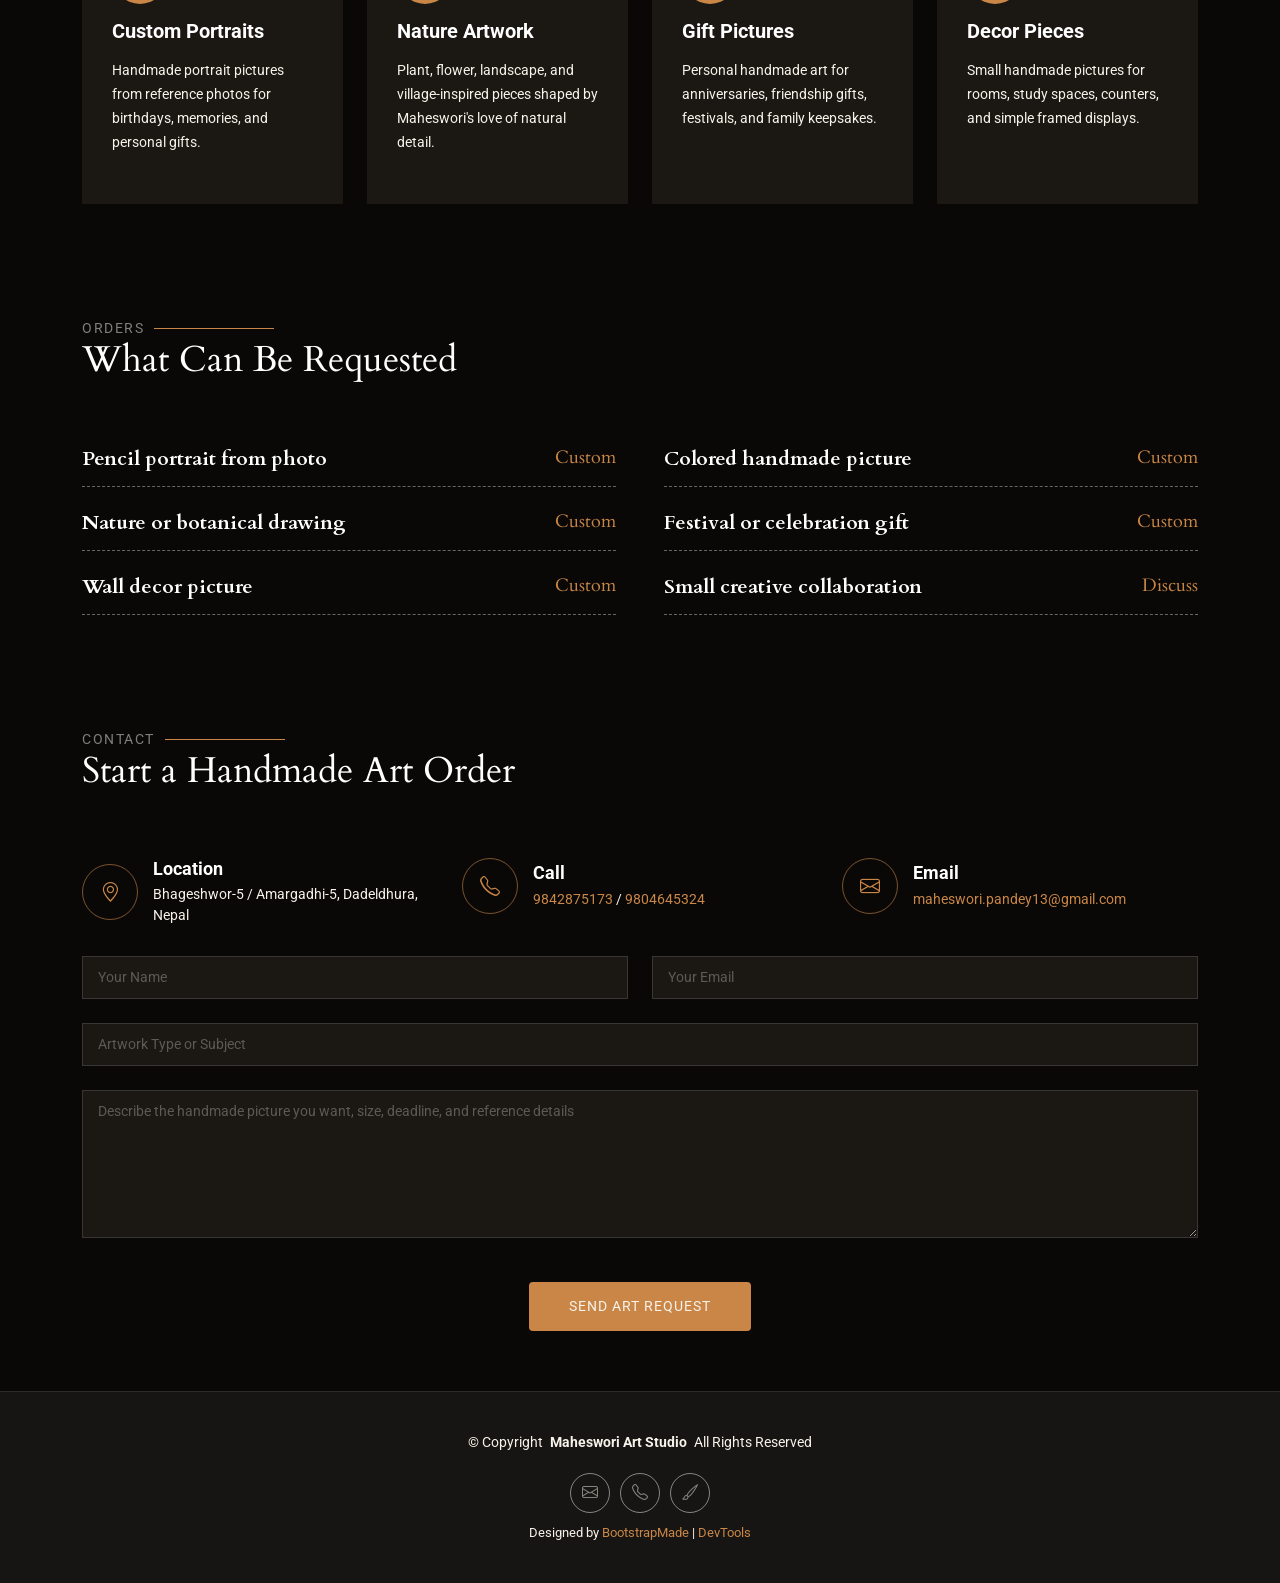
==== commit bfd3b310: "Update profile portrait" ====
--- a/index.html
+++ b/index.html
@@ -25,7 +25,7 @@
   <link href="assets/vendor/swiper/swiper-bundle.min.css" rel="stylesheet">
 
   <!-- Main CSS File -->
-  <link href="assets/css/main.css?v=art-studio-9" rel="stylesheet">
+  <link href="assets/css/main.css?v=art-studio-10" rel="stylesheet">
 
   <!-- =======================================================
   * Template Name: PhotoFolio
@@ -98,7 +98,7 @@
 
         <div class="row gy-4 justify-content-center align-items-center">
           <div class="col-lg-4">
-            <img src="assets/img/maheswori-profile.jpg" class="img-fluid artist-about-img" alt="Maheswori Pandeya">
+            <img src="assets/img/maheswori-profile.png" class="img-fluid artist-about-img" alt="Maheswori Pandeya">
           </div>
           <div class="col-lg-6 content">
             <h2>Handmade Picture Artist</h2>
@@ -543,7 +543,7 @@
   <script src="assets/vendor/swiper/swiper-bundle.min.js"></script>
 
   <!-- Main JS File -->
-  <script src="assets/js/main.js?v=art-studio-9"></script>
+  <script src="assets/js/main.js?v=art-studio-10"></script>
 
 </body>
 
--- a/assets/css/main.css
+++ b/assets/css/main.css
@@ -999,9 +999,9 @@
 .about .artist-about-img {
   border-radius: 8px;
   border: 1px solid color-mix(in srgb, var(--accent-color), transparent 55%);
-  aspect-ratio: 4 / 5;
+  aspect-ratio: 1 / 1;
   object-fit: cover;
-  object-position: 50% 38%;
+  object-position: center;
   width: 100%;
 }
 
